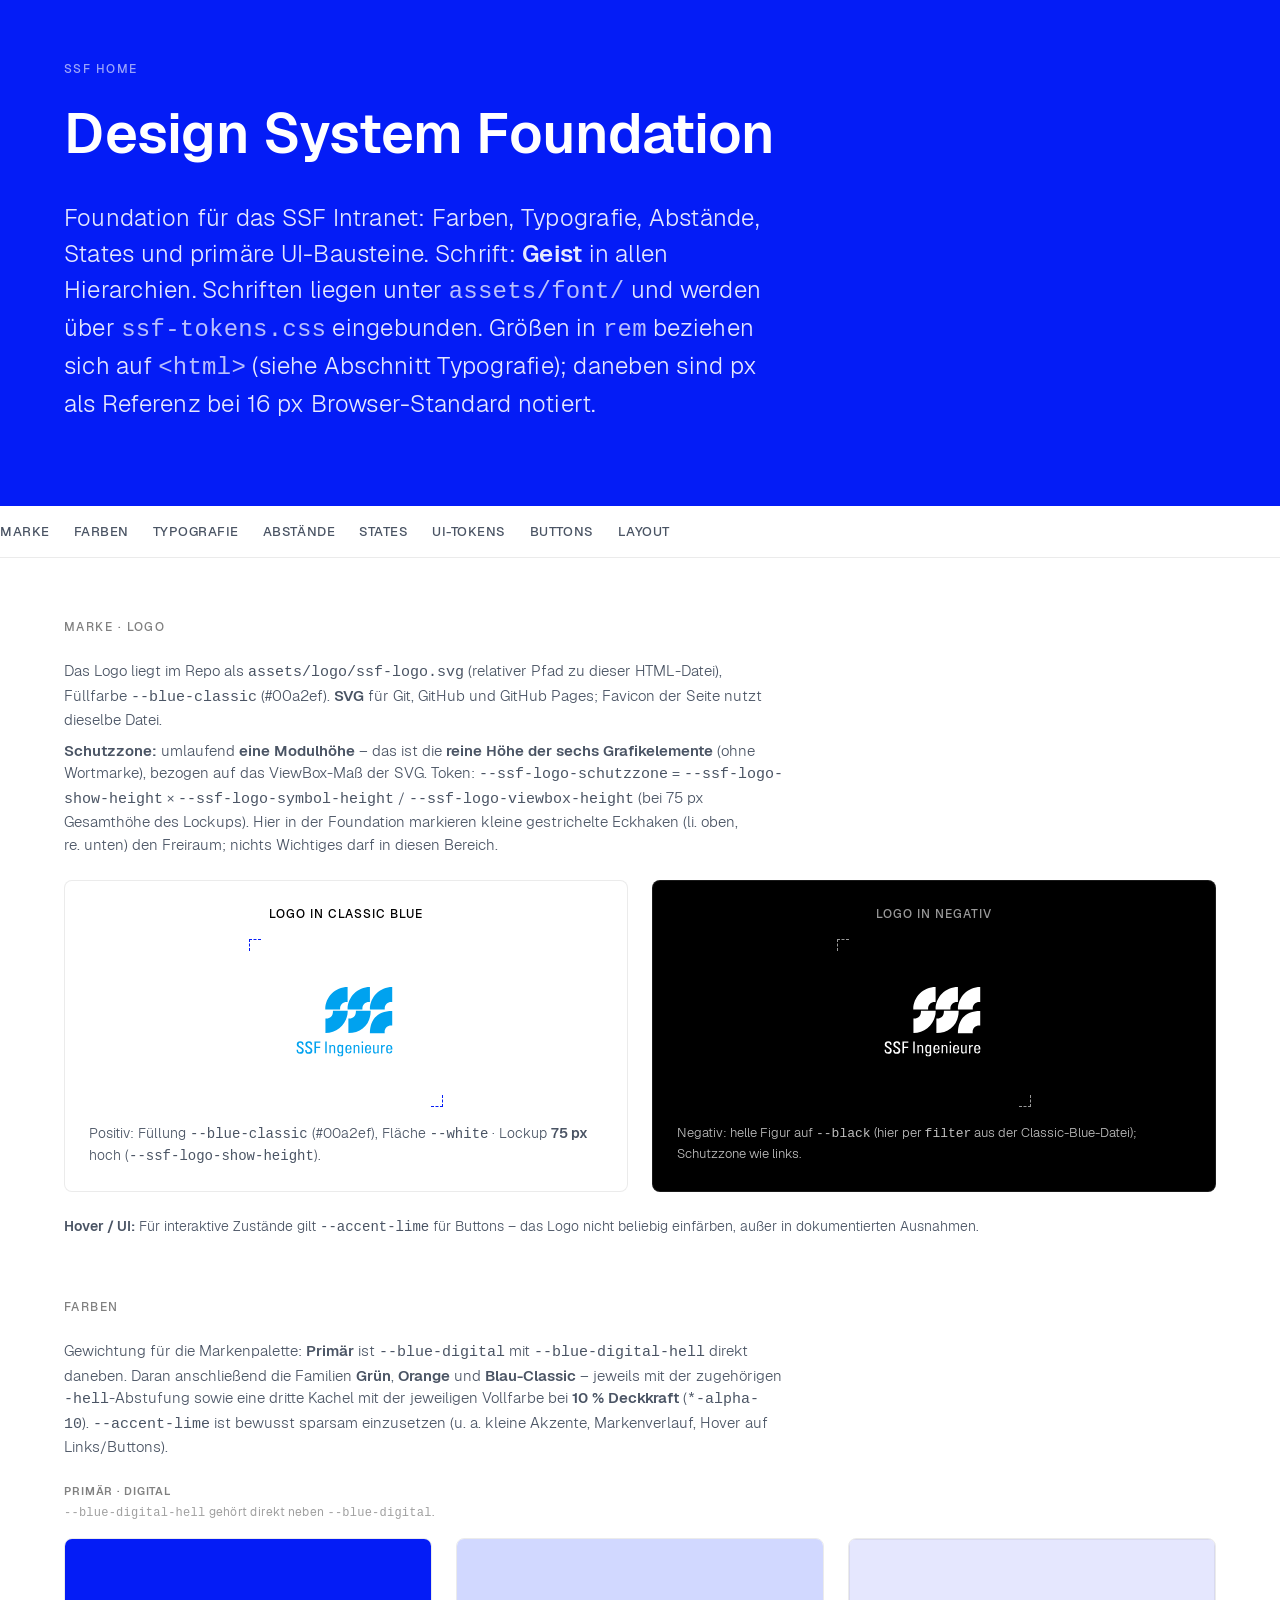
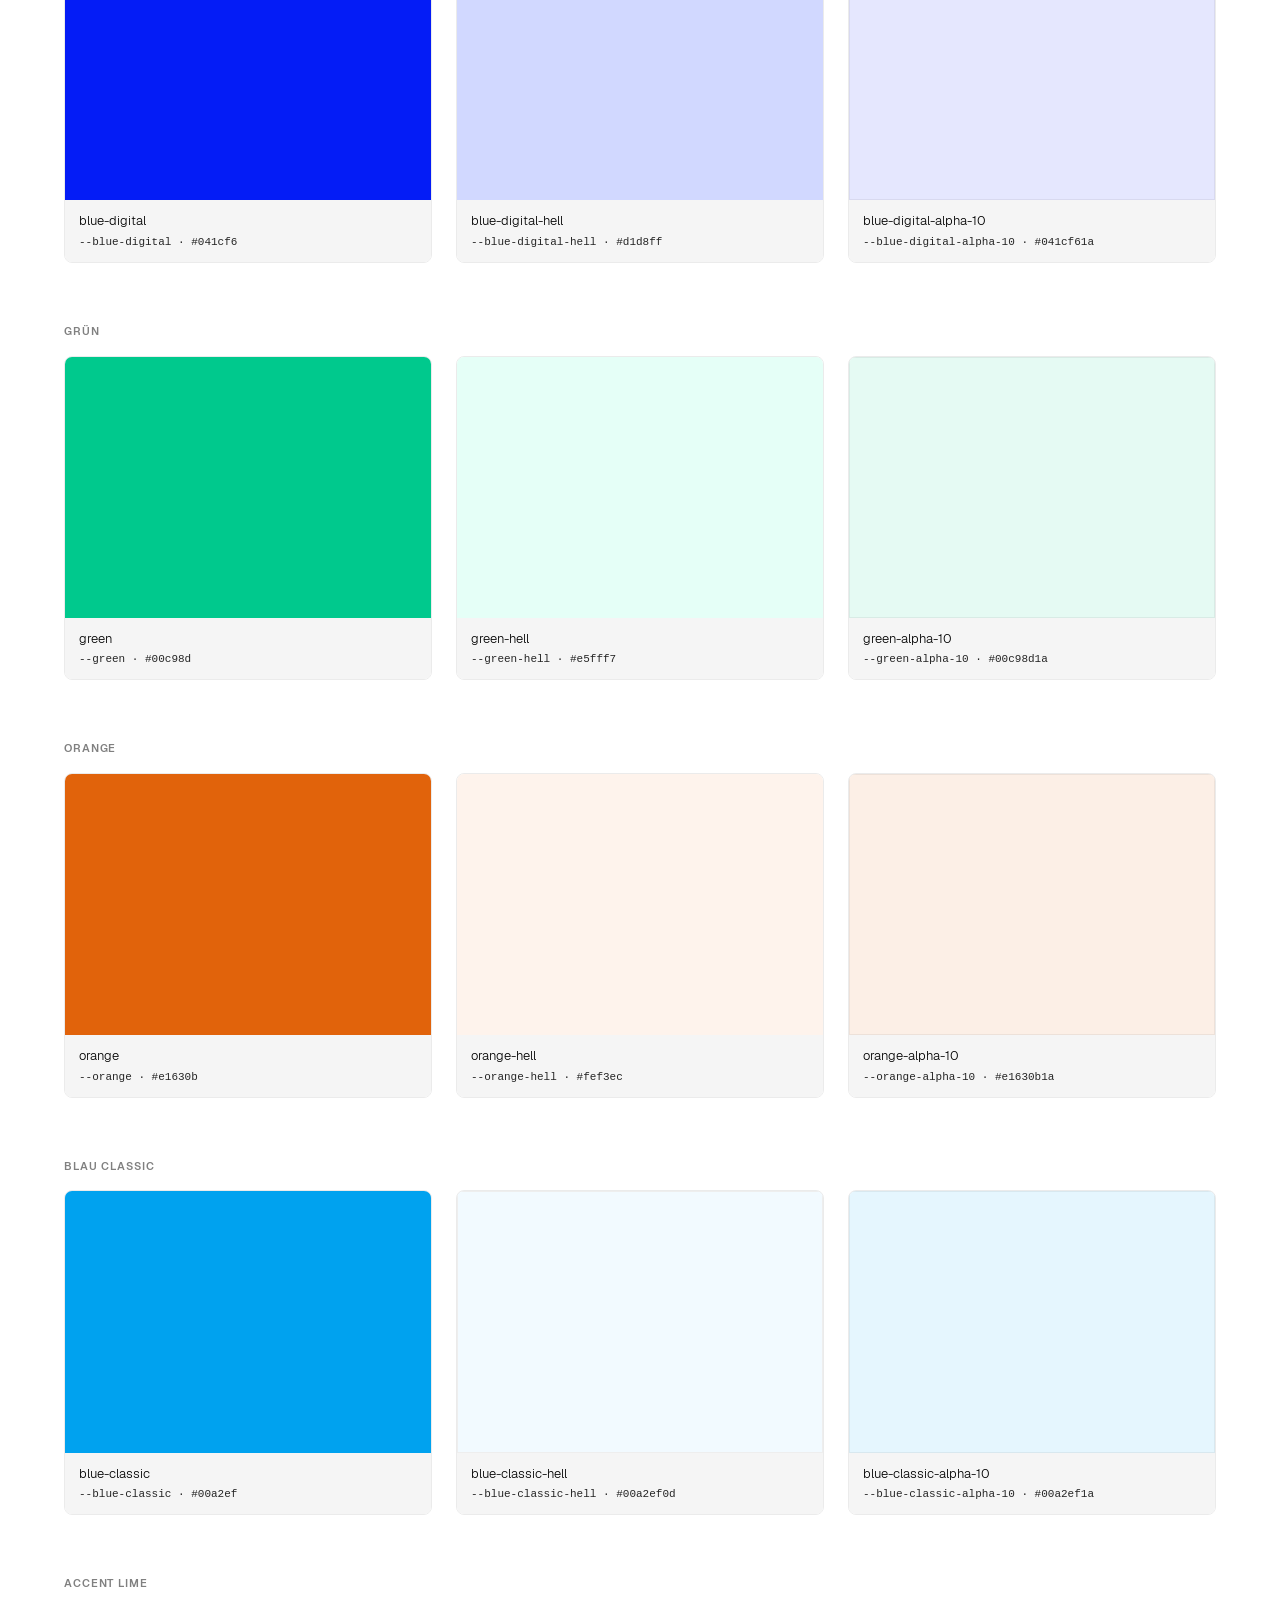
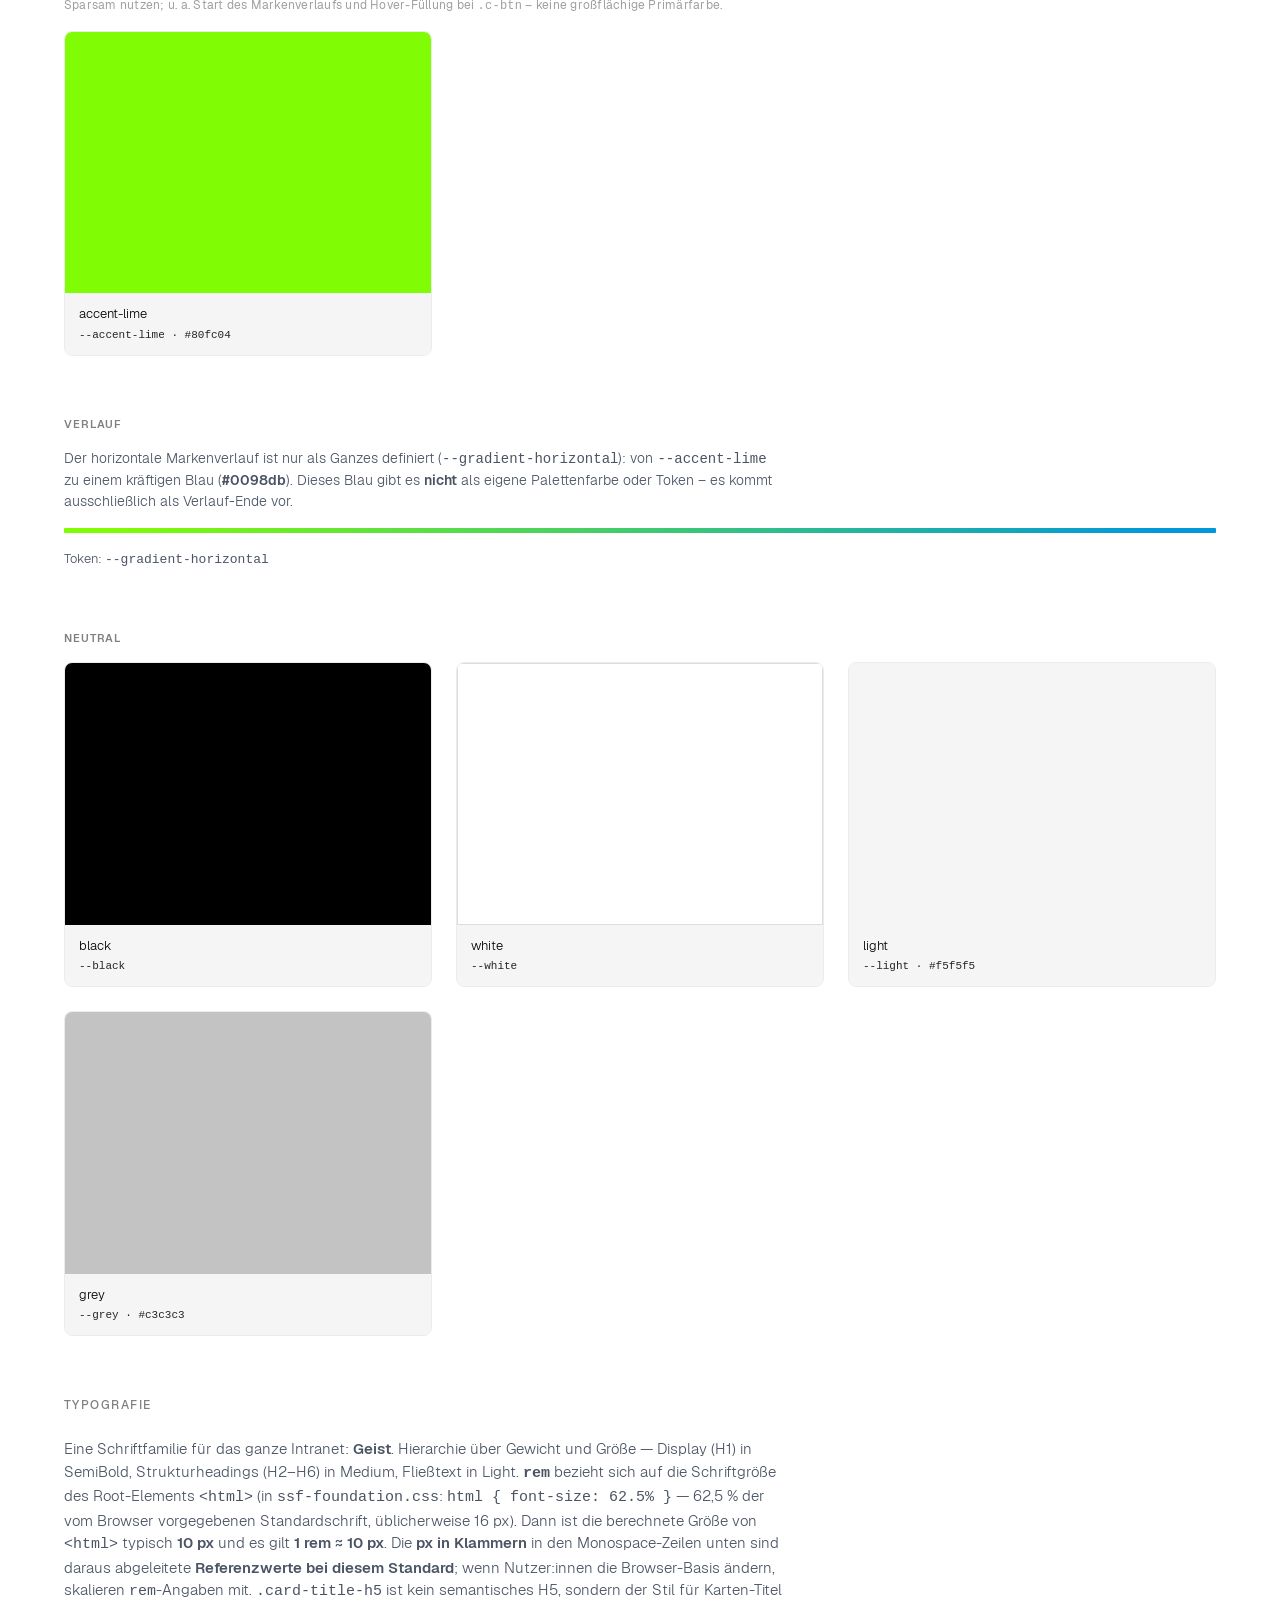
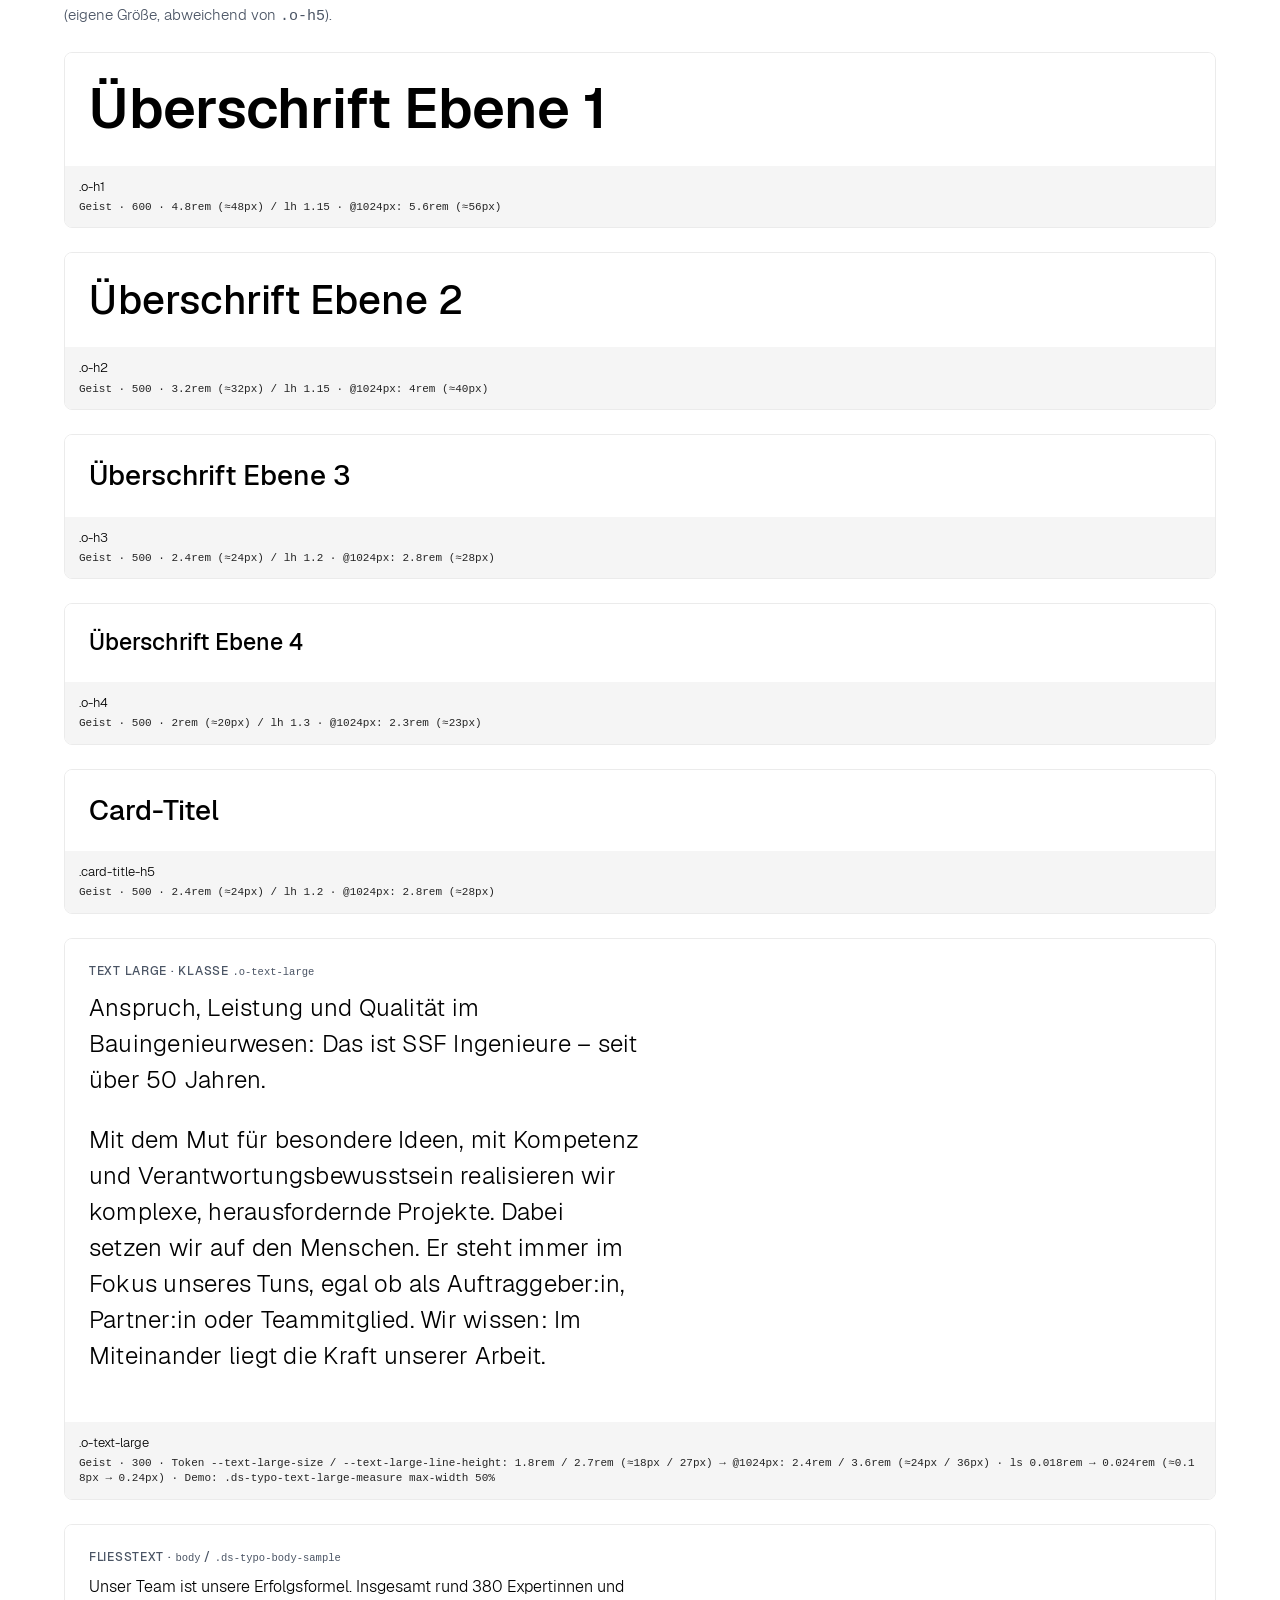
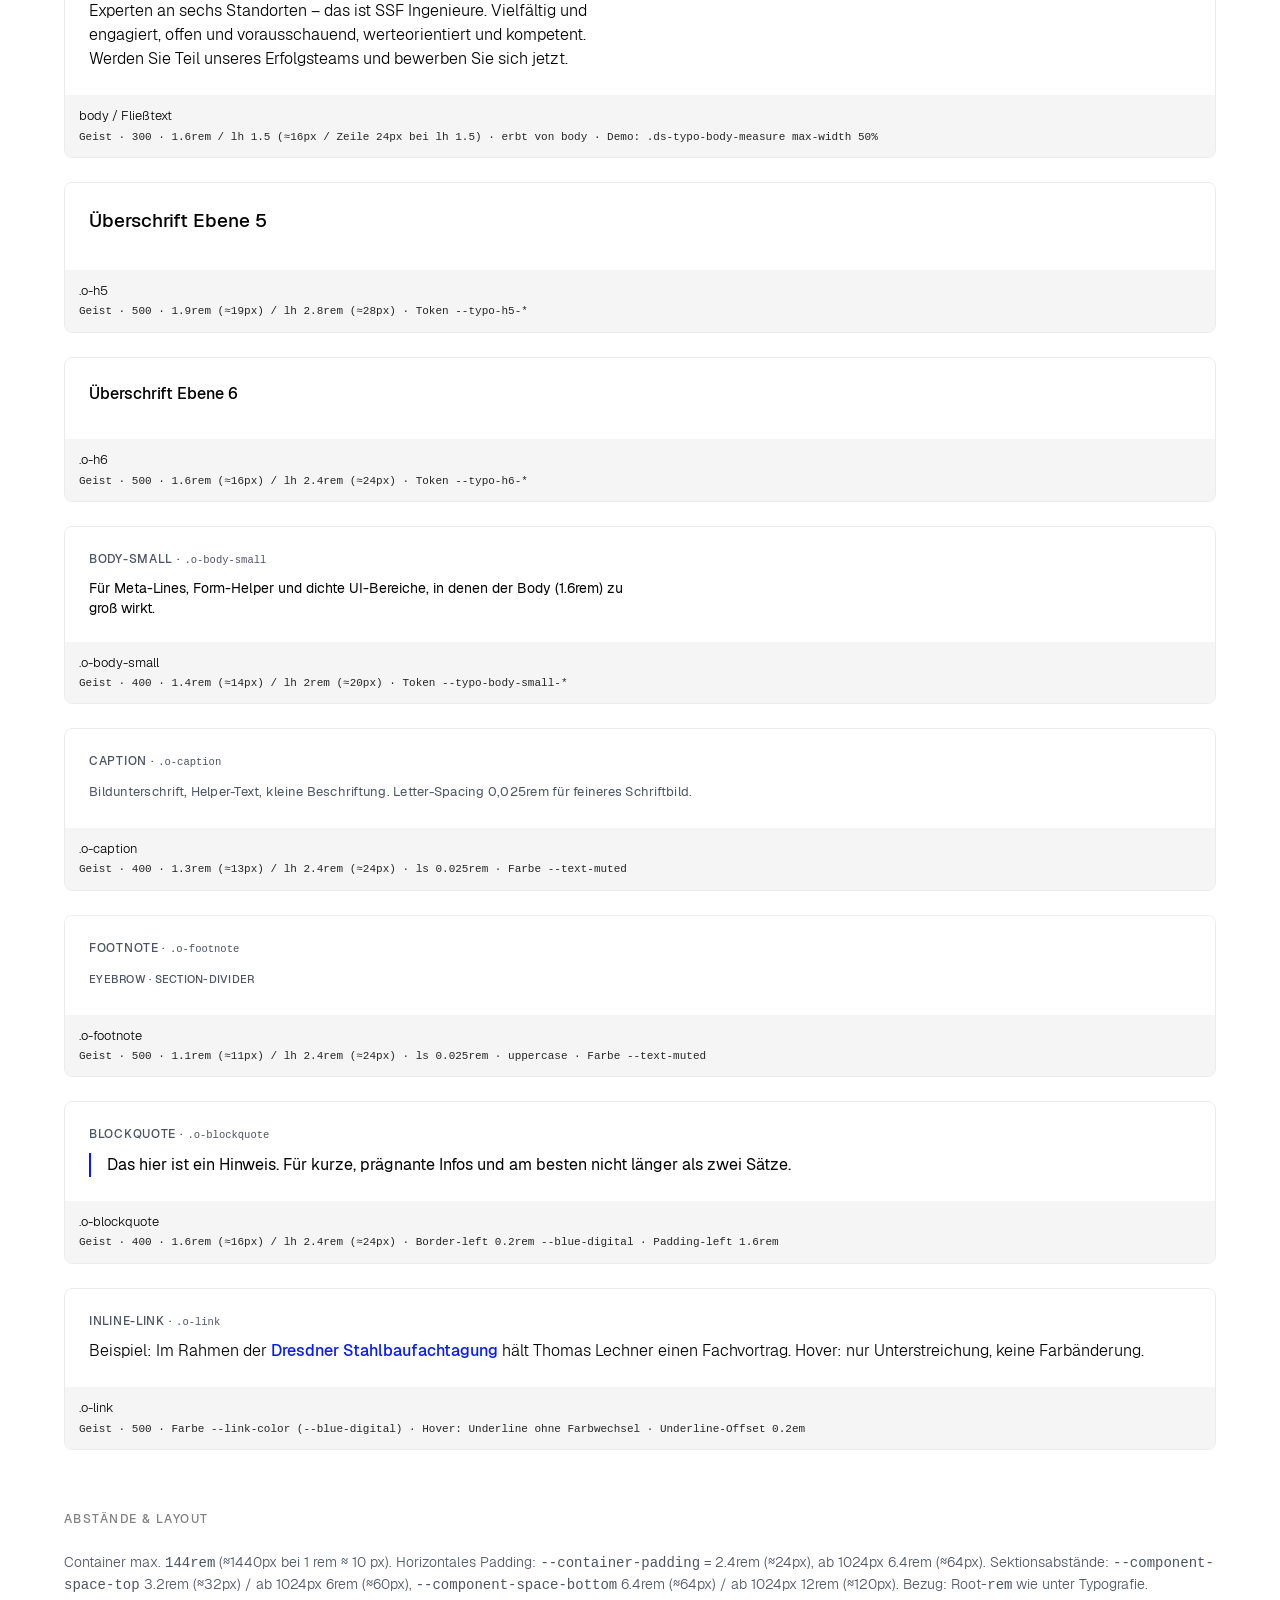
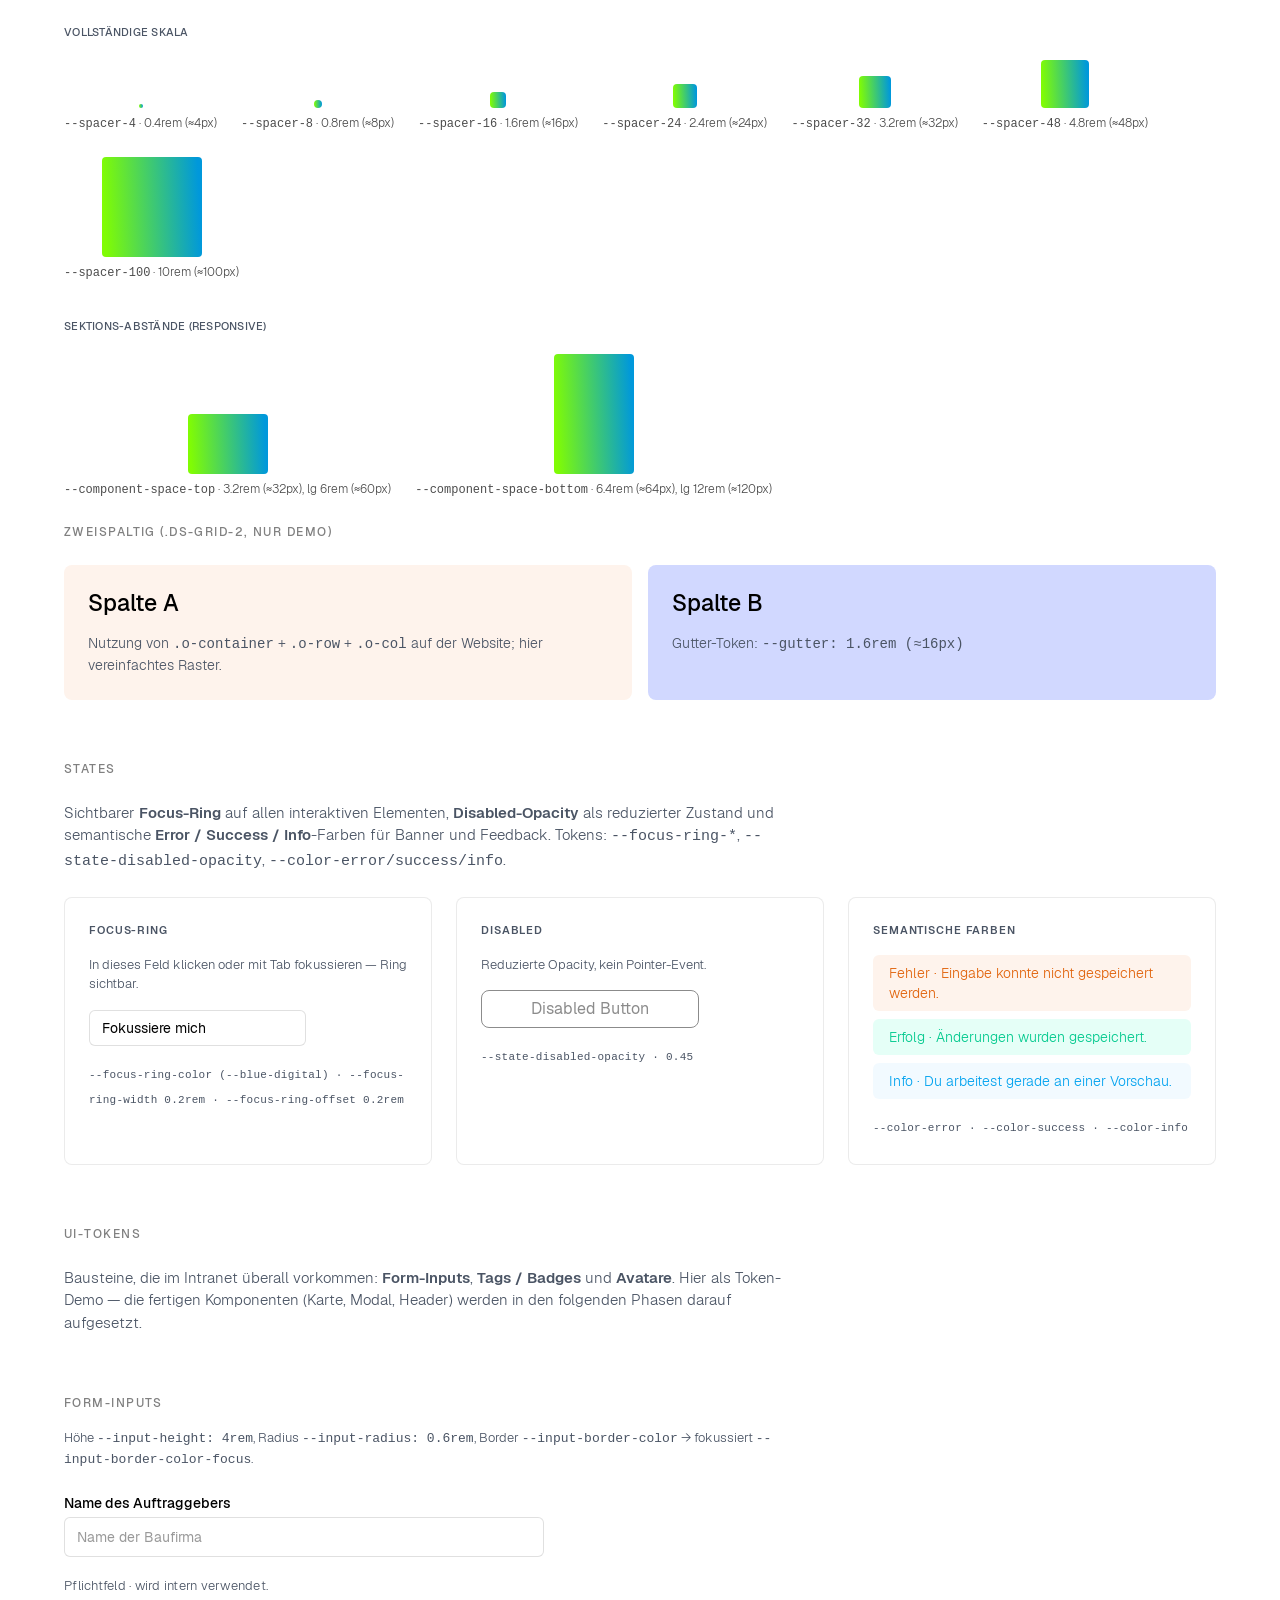
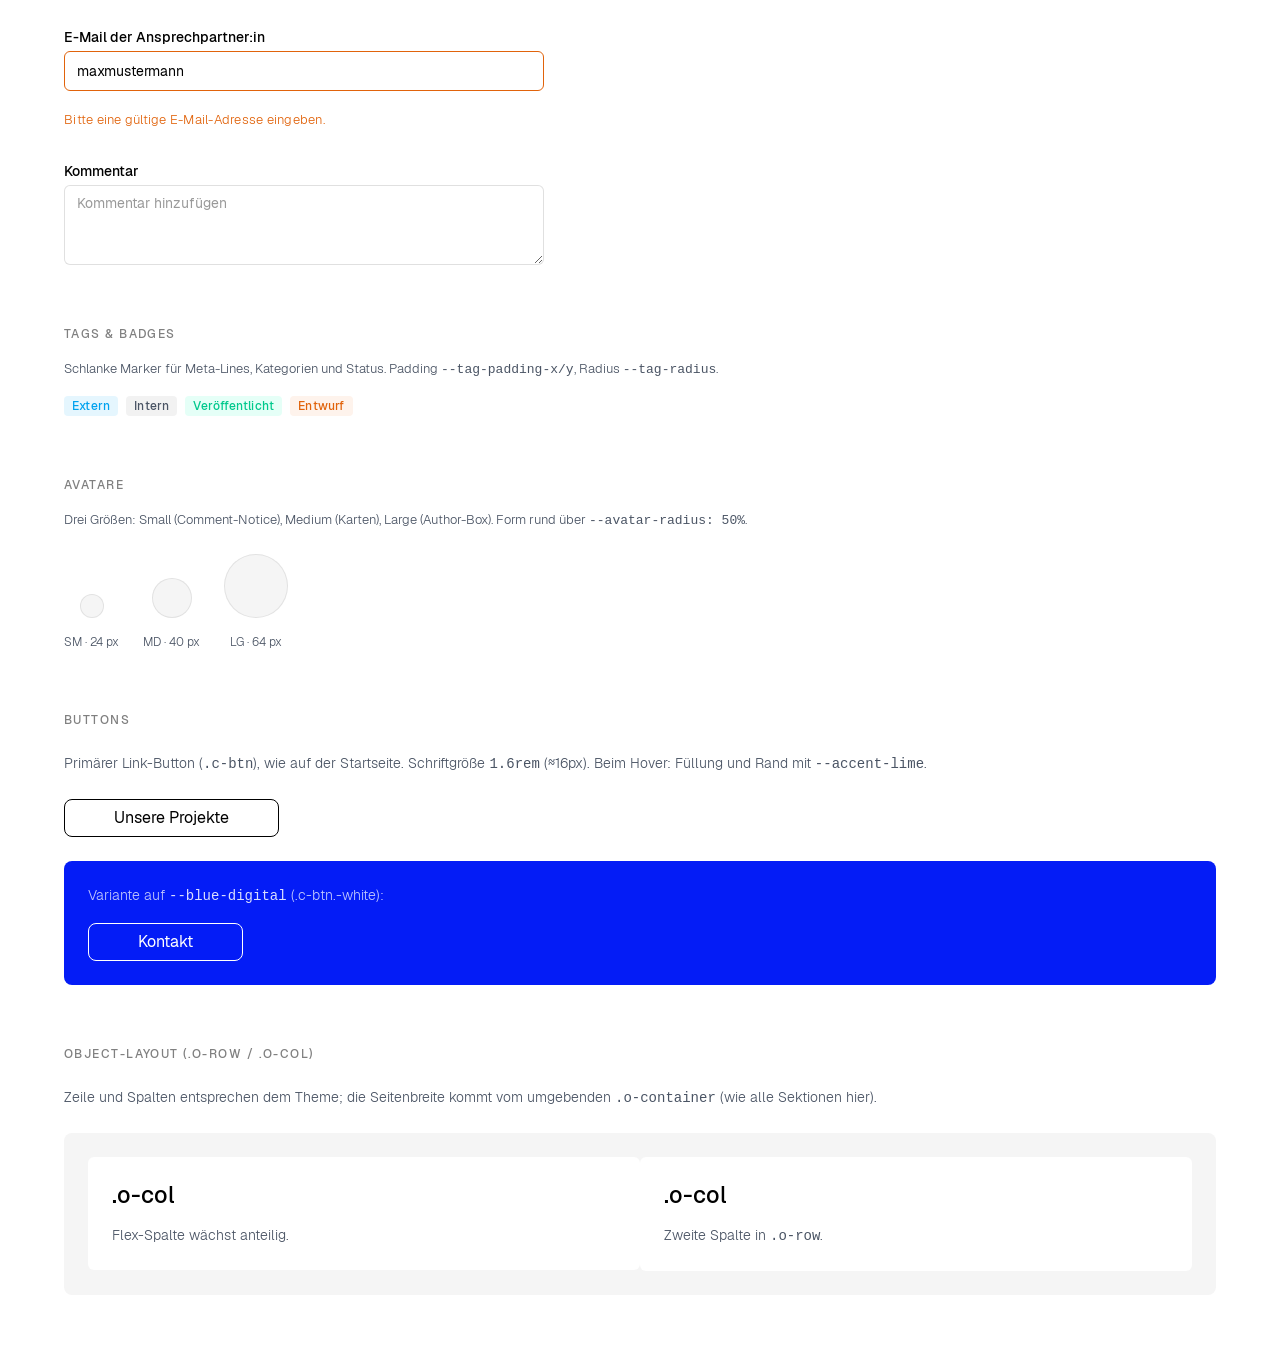
==== design-system-foundation.html @ 893bdc4c "Initial release v0.1.0 – SSF Home Design System Foundation. Liefert Token-System, Basis-Stile und vi" ====
<!DOCTYPE html>
<html lang="de">
  <head>
    <meta charset="utf-8" />
    <meta name="viewport" content="width=device-width, initial-scale=1" />
    <title>SSF Home · Design System Foundation</title>
    <link rel="icon" href="assets/logo/ssf-logo.svg" type="image/svg+xml" />
    <link rel="stylesheet" href="ssf-tokens.css" />
    <link rel="stylesheet" href="ssf-foundation.css" />
  </head>
  <body class="ds-page">
    <header class="ds-hero">
      <div class="o-container">
        <p class="ds-section-title" style="color: #ffffff99">
          SSF Home
        </p>
        <h1 class="o-h1" style="color: var(--white)">Design System Foundation</h1>
        <p class="o-text-large" style="color: #ffffffe6; max-width: 72rem">
          Foundation für das SSF Intranet: Farben, Typografie, Abstände, States und primäre
          UI-Bausteine. Schrift: <strong>Geist</strong> in allen Hierarchien. Schriften liegen unter
          <code style="opacity: 0.8">assets/font/</code> und werden über
          <code style="opacity: 0.8">ssf-tokens.css</code> eingebunden. Größen in
          <code style="opacity: 0.8">rem</code> beziehen sich auf
          <code style="opacity: 0.8">&lt;html&gt;</code> (siehe Abschnitt Typografie); daneben sind px
          als Referenz bei 16&nbsp;px Browser-Standard notiert.
        </p>
      </div>
    </header>

    <nav class="ds-onpage-nav" aria-label="Inhaltsverzeichnis">
      <div class="o-container ds-onpage-nav__inner">
        <a class="ds-onpage-nav__link" href="#sec-marke">Marke</a>
        <a class="ds-onpage-nav__link" href="#sec-colors">Farben</a>
        <a class="ds-onpage-nav__link" href="#sec-type">Typografie</a>
        <a class="ds-onpage-nav__link" href="#sec-space">Abstände</a>
        <a class="ds-onpage-nav__link" href="#sec-states">States</a>
        <a class="ds-onpage-nav__link" href="#sec-uitokens">UI-Tokens</a>
        <a class="ds-onpage-nav__link" href="#sec-buttons">Buttons</a>
        <a class="ds-onpage-nav__link" href="#sec-o-layout">Layout</a>
      </div>
    </nav>

    <main>
      <section class="ds-section o-container" aria-labelledby="sec-marke">
        <h2 id="sec-marke" class="ds-section-title">Marke · Logo</h2>
        <p class="ds-color-intro">
          Das Logo liegt im Repo als
          <code>assets/logo/ssf-logo.svg</code> (relativer Pfad zu dieser HTML-Datei), Füllfarbe
          <code>--blue-classic</code> (#00a2ef). <strong>SVG</strong> für Git, GitHub und GitHub
          Pages; Favicon der Seite nutzt dieselbe Datei.
        </p>
        <p class="ds-color-intro" style="margin-top: calc(var(--spacer-16) * -1)">
          <strong>Schutzzone:</strong> umlaufend <strong>eine Modulhöhe</strong> – das ist die
          <strong>reine Höhe der sechs Grafikelemente</strong> (ohne Wortmarke), bezogen auf das
          ViewBox-Maß der SVG. Token:
          <code>--ssf-logo-schutzzone</code> =
          <code>--ssf-logo-show-height</code> ×
          <code>--ssf-logo-symbol-height</code> /
          <code>--ssf-logo-viewbox-height</code> (bei 75&nbsp;px Gesamthöhe des Lockups). Hier in der
          Foundation markieren kleine gestrichelte Eckhaken (li.&nbsp;oben, re.&nbsp;unten) den
          Freiraum; nichts Wichtiges darf in diesen Bereich.
        </p>
        <div class="ds-marke-examples ds-marke-examples--logo-row">
          <div class="ds-marke-panel ds-marke-panel--light">
            <p class="ds-marke-panel-label">Logo in Classic Blue</p>
            <div class="ds-marke-schutzzone-outer">
              <img
                src="assets/logo/ssf-logo.svg"
                alt=""
                class="ds-marke-logo-img"
                decoding="async"
              />
            </div>
            <p class="ds-muted ds-marke-panel-path">
              Positiv: Füllung <code>--blue-classic</code> (#00a2ef), Fläche <code>--white</code> ·
              Lockup <strong>75&nbsp;px</strong> hoch (<code>--ssf-logo-show-height</code>).
            </p>
          </div>
          <div class="ds-marke-panel ds-marke-panel--dark">
            <p class="ds-marke-panel-label">Logo in Negativ</p>
            <div class="ds-marke-schutzzone-outer ds-marke-schutzzone-outer--dark">
              <div class="ds-marke-logo-on-dark">
                <img
                  src="assets/logo/ssf-logo.svg"
                  alt=""
                  class="ds-marke-logo-img ds-marke-logo-img--on-dark"
                  decoding="async"
                />
              </div>
            </div>
            <p class="ds-marke-panel-path ds-marke-panel-path--on-dark">
              Negativ: helle Figur auf <code>--black</code> (hier per <code>filter</code> aus der
              Classic-Blue-Datei); Schutzzone wie links.
            </p>
          </div>
        </div>
        <p class="ds-muted" style="margin-top: var(--spacer-24); margin-bottom: 0">
          <strong>Hover / UI:</strong> Für interaktive Zustände gilt <code>--accent-lime</code> für
          Buttons – das Logo nicht beliebig einfärben, außer in dokumentierten Ausnahmen.
        </p>
      </section>

      <section class="ds-section o-container" aria-labelledby="sec-colors">
        <h2 id="sec-colors" class="ds-section-title">Farben</h2>
        <p class="ds-color-intro">
          Gewichtung für die Markenpalette: <strong>Primär</strong> ist
          <code>--blue-digital</code> mit <code>--blue-digital-hell</code> direkt daneben. Daran
          anschließend die Familien <strong>Grün</strong>, <strong>Orange</strong> und
          <strong>Blau-Classic</strong> – jeweils mit der zugehörigen
          <code>-hell</code>-Abstufung sowie eine dritte Kachel mit der jeweiligen Vollfarbe bei
          <strong>10&nbsp;% Deckkraft</strong> (<code>*-alpha-10</code>).
          <code>--accent-lime</code> ist bewusst sparsam einzusetzen
          (u. a. kleine Akzente, Markenverlauf, Hover auf Links/Buttons).
        </p>

        <div class="ds-palette-group">
          <h3 class="ds-palette-label">
            Primär · Digital
            <small>
              <code>--blue-digital-hell</code> gehört direkt neben <code>--blue-digital</code>.
            </small>
          </h3>
          <div class="ds-palette-row">
            <div class="ds-swatch">
              <div class="ds-swatch_color" style="background: var(--blue-digital)"></div>
              <div class="ds-swatch_meta">
                blue-digital <code>--blue-digital · #041cf6</code>
              </div>
            </div>
            <div class="ds-swatch">
              <div class="ds-swatch_color" style="background: var(--blue-digital-hell)"></div>
              <div class="ds-swatch_meta">
                blue-digital-hell <code>--blue-digital-hell · #d1d8ff</code>
              </div>
            </div>
            <div class="ds-swatch">
              <div
                class="ds-swatch_color ds-swatch_color--alpha"
                style="background: var(--blue-digital-alpha-10)"
              ></div>
              <div class="ds-swatch_meta">
                blue-digital-alpha-10
                <code>--blue-digital-alpha-10 · #041cf61a</code>
              </div>
            </div>
          </div>
        </div>

        <div class="ds-palette-group">
          <h3 class="ds-palette-label">Grün</h3>
          <div class="ds-palette-row">
            <div class="ds-swatch">
              <div class="ds-swatch_color" style="background: var(--green)"></div>
              <div class="ds-swatch_meta">green <code>--green · #00c98d</code></div>
            </div>
            <div class="ds-swatch">
              <div class="ds-swatch_color" style="background: var(--green-hell)"></div>
              <div class="ds-swatch_meta">green-hell <code>--green-hell · #e5fff7</code></div>
            </div>
            <div class="ds-swatch">
              <div
                class="ds-swatch_color ds-swatch_color--alpha"
                style="background: var(--green-alpha-10)"
              ></div>
              <div class="ds-swatch_meta">
                green-alpha-10 <code>--green-alpha-10 · #00c98d1a</code>
              </div>
            </div>
          </div>
        </div>

        <div class="ds-palette-group">
          <h3 class="ds-palette-label">Orange</h3>
          <div class="ds-palette-row">
            <div class="ds-swatch">
              <div class="ds-swatch_color" style="background: var(--orange)"></div>
              <div class="ds-swatch_meta">orange <code>--orange · #e1630b</code></div>
            </div>
            <div class="ds-swatch">
              <div class="ds-swatch_color" style="background: var(--orange-hell)"></div>
              <div class="ds-swatch_meta">orange-hell <code>--orange-hell · #fef3ec</code></div>
            </div>
            <div class="ds-swatch">
              <div
                class="ds-swatch_color ds-swatch_color--alpha"
                style="background: var(--orange-alpha-10)"
              ></div>
              <div class="ds-swatch_meta">
                orange-alpha-10 <code>--orange-alpha-10 · #e1630b1a</code>
              </div>
            </div>
          </div>
        </div>

        <div class="ds-palette-group">
          <h3 class="ds-palette-label">Blau Classic</h3>
          <div class="ds-palette-row">
            <div class="ds-swatch">
              <div class="ds-swatch_color" style="background: var(--blue-classic)"></div>
              <div class="ds-swatch_meta">
                blue-classic <code>--blue-classic · #00a2ef</code>
              </div>
            </div>
            <div class="ds-swatch">
              <div
                class="ds-swatch_color"
                style="background: var(--blue-classic-hell); border: 1px solid #eee"
              ></div>
              <div class="ds-swatch_meta">
                blue-classic-hell <code>--blue-classic-hell · #00a2ef0d</code>
              </div>
            </div>
            <div class="ds-swatch">
              <div
                class="ds-swatch_color ds-swatch_color--alpha"
                style="background: var(--blue-classic-alpha-10)"
              ></div>
              <div class="ds-swatch_meta">
                blue-classic-alpha-10
                <code>--blue-classic-alpha-10 · #00a2ef1a</code>
              </div>
            </div>
          </div>
        </div>

        <div class="ds-palette-group">
          <h3 class="ds-palette-label">
            Accent lime
            <small>
              Sparsam nutzen; u. a. Start des Markenverlaufs und Hover-Füllung bei
              <code>.c-btn</code> – keine großflächige Primärfarbe.
            </small>
          </h3>
          <div class="ds-palette-row">
            <div class="ds-swatch">
              <div class="ds-swatch_color" style="background: var(--accent-lime)"></div>
              <div class="ds-swatch_meta">
                accent-lime <code>--accent-lime · #80fc04</code>
              </div>
            </div>
          </div>
        </div>

        <div class="ds-palette-group">
          <h3 class="ds-palette-label">Verlauf</h3>
          <p class="ds-muted" style="margin-bottom: var(--spacer-16); max-width: 72rem">
            Der horizontale Markenverlauf ist nur als Ganzes definiert
            (<code>--gradient-horizontal</code>): von <code>--accent-lime</code> zu einem kräftigen
            Blau (<strong>#0098db</strong>). Dieses Blau gibt es <strong>nicht</strong> als eigene
            Palettenfarbe oder Token – es kommt ausschließlich als Verlauf-Ende vor.
          </p>
          <div class="ds-gradient-bar" style="background: var(--gradient-horizontal)"></div>
          <p class="ds-muted" style="margin-top: var(--spacer-16); margin-bottom: 0; font-size: 1.3rem">
            Token: <code>--gradient-horizontal</code>
          </p>
        </div>

        <div class="ds-palette-group">
          <h3 class="ds-palette-label">Neutral</h3>
          <div class="ds-swatch-grid">
            <div class="ds-swatch">
              <div class="ds-swatch_color" style="background: var(--black)"></div>
              <div class="ds-swatch_meta">black <code>--black</code></div>
            </div>
            <div class="ds-swatch">
              <div class="ds-swatch_color" style="background: var(--white); border: 1px solid #ddd"></div>
              <div class="ds-swatch_meta">white <code>--white</code></div>
            </div>
            <div class="ds-swatch">
              <div class="ds-swatch_color" style="background: var(--light)"></div>
              <div class="ds-swatch_meta">light <code>--light · #f5f5f5</code></div>
            </div>
            <div class="ds-swatch">
              <div class="ds-swatch_color" style="background: var(--grey)"></div>
              <div class="ds-swatch_meta">grey <code>--grey · #c3c3c3</code></div>
            </div>
          </div>
        </div>
      </section>

      <section class="ds-section o-container" aria-labelledby="sec-type">
        <h2 id="sec-type" class="ds-section-title">Typografie</h2>
        <p class="ds-color-intro">
          Eine Schriftfamilie für das ganze Intranet: <strong>Geist</strong>. Hierarchie über
          Gewicht und Größe — Display (H1) in SemiBold, Strukturheadings (H2–H6) in Medium,
          Fließtext in Light. <strong><code>rem</code></strong> bezieht sich auf die Schriftgröße
          des Root-Elements <code>&lt;html&gt;</code> (in <code>ssf-foundation.css</code>:
          <code>html { font-size: 62.5% }</code> — 62,5&nbsp;% der vom Browser vorgegebenen
          Standardschrift, üblicherweise 16&nbsp;px). Dann ist die berechnete Größe von
          <code>&lt;html&gt;</code> typisch <strong>10&nbsp;px</strong> und es gilt
          <strong>1&nbsp;rem ≈ 10&nbsp;px</strong>. Die <strong>px in Klammern</strong> in den
          Monospace-Zeilen unten sind daraus abgeleitete <strong>Referenzwerte bei diesem Standard</strong>;
          wenn Nutzer:innen die Browser-Basis ändern, skalieren <code>rem</code>-Angaben mit.
          <code>.card-title-h5</code> ist kein semantisches H5, sondern der Stil für Karten-Titel
          (eigene Größe, abweichend von <code>.o-h5</code>).
        </p>
        <div class="ds-typo-grid">
          <div class="ds-typo-sample ds-swatch">
            <div class="ds-typo-sample-preview">
              <div class="o-h1">Überschrift Ebene 1</div>
            </div>
            <div class="ds-swatch_meta">
              .o-h1
              <code>Geist · 600 · 4.8rem (≈48px) / lh 1.15 · @1024px: 5.6rem (≈56px)</code>
            </div>
          </div>
          <div class="ds-typo-sample ds-swatch">
            <div class="ds-typo-sample-preview">
              <div class="o-h2">Überschrift Ebene 2</div>
            </div>
            <div class="ds-swatch_meta">
              .o-h2
              <code>Geist · 500 · 3.2rem (≈32px) / lh 1.15 · @1024px: 4rem (≈40px)</code>
            </div>
          </div>
          <div class="ds-typo-sample ds-swatch">
            <div class="ds-typo-sample-preview">
              <div class="o-h3">Überschrift Ebene 3</div>
            </div>
            <div class="ds-swatch_meta">
              .o-h3
              <code>Geist · 500 · 2.4rem (≈24px) / lh 1.2 · @1024px: 2.8rem (≈28px)</code>
            </div>
          </div>
          <div class="ds-typo-sample ds-swatch">
            <div class="ds-typo-sample-preview">
              <div class="o-h4">Überschrift Ebene 4</div>
            </div>
            <div class="ds-swatch_meta">
              .o-h4
              <code>Geist · 500 · 2rem (≈20px) / lh 1.3 · @1024px: 2.3rem (≈23px)</code>
            </div>
          </div>
          <div class="ds-typo-sample ds-swatch">
            <div class="ds-typo-sample-preview">
              <div class="card-title-h5">Card-Titel</div>
            </div>
            <div class="ds-swatch_meta">
              .card-title-h5
              <code>Geist · 500 · 2.4rem (≈24px) / lh 1.2 · @1024px: 2.8rem (≈28px)</code>
            </div>
          </div>
          <div class="ds-typo-sample ds-swatch">
            <div class="ds-typo-sample-preview">
              <div class="ds-typo-text-large-measure">
                <p class="ds-typo-sample-caption">Text large · Klasse <code>.o-text-large</code></p>
                <p class="o-text-large">
                  Anspruch, Leistung und Qualität im Bauingenieurwesen: Das ist SSF Ingenieure – seit
                  über 50 Jahren.
                </p>
                <p class="o-text-large">
                  Mit dem Mut für besondere Ideen, mit Kompetenz und Verantwortungsbewusstsein
                  realisieren wir komplexe, herausfordernde Projekte. Dabei setzen wir auf den Menschen.
                  Er steht immer im Fokus unseres Tuns, egal ob als Auftraggeber:in, Partner:in oder
                  Teammitglied. Wir wissen: Im Miteinander liegt die Kraft unserer Arbeit.
                </p>
              </div>
            </div>
            <div class="ds-swatch_meta">
              .o-text-large
              <code
                >Geist · 300 · Token --text-large-size / --text-large-line-height: 1.8rem / 2.7rem
                (≈18px / 27px) → @1024px: 2.4rem / 3.6rem (≈24px / 36px) · ls 0.018rem → 0.024rem (≈0.18px
                → 0.24px) · Demo: .ds-typo-text-large-measure max-width 50%</code
              >
            </div>
          </div>
          <div class="ds-typo-sample ds-swatch">
            <div class="ds-typo-sample-preview">
              <div class="ds-typo-body-measure">
                <p class="ds-typo-sample-caption">Fließtext · <code>body</code> / <code>.ds-typo-body-sample</code></p>
                <p class="ds-typo-body-sample">
                  Unser Team ist unsere Erfolgsformel. Insgesamt rund 380 Expertinnen und Experten an
                  sechs Standorten – das ist SSF Ingenieure. Vielfältig und engagiert, offen und
                  vorausschauend, werteorientiert und kompetent. Werden Sie Teil unseres
                  Erfolgsteams und bewerben Sie sich jetzt.
                </p>
              </div>
            </div>
            <div class="ds-swatch_meta">
              body / Fließtext
              <code
                >Geist · 300 · 1.6rem / lh 1.5 (≈16px / Zeile 24px bei lh 1.5) · erbt von body · Demo:
                .ds-typo-body-measure max-width 50%</code
              >
            </div>
          </div>
          <div class="ds-typo-sample ds-swatch">
            <div class="ds-typo-sample-preview">
              <div class="o-h5">Überschrift Ebene 5</div>
            </div>
            <div class="ds-swatch_meta">
              .o-h5
              <code>Geist · 500 · 1.9rem (≈19px) / lh 2.8rem (≈28px) · Token --typo-h5-*</code>
            </div>
          </div>
          <div class="ds-typo-sample ds-swatch">
            <div class="ds-typo-sample-preview">
              <div class="o-h6">Überschrift Ebene 6</div>
            </div>
            <div class="ds-swatch_meta">
              .o-h6
              <code>Geist · 500 · 1.6rem (≈16px) / lh 2.4rem (≈24px) · Token --typo-h6-*</code>
            </div>
          </div>
          <div class="ds-typo-sample ds-swatch">
            <div class="ds-typo-sample-preview">
              <div class="ds-typo-body-measure">
                <p class="ds-typo-sample-caption">Body-small · <code>.o-body-small</code></p>
                <p class="o-body-small" style="margin: 0">
                  Für Meta-Lines, Form-Helper und dichte UI-Bereiche, in denen der Body
                  (1.6rem) zu groß wirkt.
                </p>
              </div>
            </div>
            <div class="ds-swatch_meta">
              .o-body-small
              <code>Geist · 400 · 1.4rem (≈14px) / lh 2rem (≈20px) · Token --typo-body-small-*</code>
            </div>
          </div>
          <div class="ds-typo-sample ds-swatch">
            <div class="ds-typo-sample-preview">
              <p class="ds-typo-sample-caption">Caption · <code>.o-caption</code></p>
              <p class="o-caption" style="margin: 0">
                Bildunterschrift, Helper-Text, kleine Beschriftung. Letter-Spacing 0,025rem für
                feineres Schriftbild.
              </p>
            </div>
            <div class="ds-swatch_meta">
              .o-caption
              <code
                >Geist · 400 · 1.3rem (≈13px) / lh 2.4rem (≈24px) · ls 0.025rem · Farbe
                --text-muted</code
              >
            </div>
          </div>
          <div class="ds-typo-sample ds-swatch">
            <div class="ds-typo-sample-preview">
              <p class="ds-typo-sample-caption">Footnote · <code>.o-footnote</code></p>
              <p class="o-footnote" style="margin: 0">Eyebrow · Section-Divider</p>
            </div>
            <div class="ds-swatch_meta">
              .o-footnote
              <code
                >Geist · 500 · 1.1rem (≈11px) / lh 2.4rem (≈24px) · ls 0.025rem · uppercase ·
                Farbe --text-muted</code
              >
            </div>
          </div>
          <div class="ds-typo-sample ds-swatch">
            <div class="ds-typo-sample-preview">
              <p class="ds-typo-sample-caption">Blockquote · <code>.o-blockquote</code></p>
              <blockquote class="o-blockquote" style="margin: 0">
                Das hier ist ein Hinweis. Für kurze, prägnante Infos und am besten nicht länger als
                zwei Sätze.
              </blockquote>
            </div>
            <div class="ds-swatch_meta">
              .o-blockquote
              <code
                >Geist · 400 · 1.6rem (≈16px) / lh 2.4rem (≈24px) · Border-left 0.2rem
                --blue-digital · Padding-left 1.6rem</code
              >
            </div>
          </div>
          <div class="ds-typo-sample ds-swatch">
            <div class="ds-typo-sample-preview">
              <p class="ds-typo-sample-caption">Inline-Link · <code>.o-link</code></p>
              <p class="ds-typo-body-sample" style="margin: 0">
                Beispiel: Im Rahmen der <a class="o-link" href="#sec-type">Dresdner
                Stahlbaufachtagung</a> hält Thomas Lechner einen Fachvortrag. Hover: nur
                Unterstreichung, keine Farbänderung.
              </p>
            </div>
            <div class="ds-swatch_meta">
              .o-link
              <code
                >Geist · 500 · Farbe --link-color (--blue-digital) · Hover: Underline ohne
                Farbwechsel · Underline-Offset 0.2em</code
              >
            </div>
          </div>
        </div>
      </section>


      <section class="ds-section o-container" aria-labelledby="sec-space">
        <h2 id="sec-space" class="ds-section-title">Abstände &amp; Layout</h2>
        <p class="ds-muted">
          Container max. <code>144rem</code> (≈1440px bei 1&nbsp;rem ≈ 10&nbsp;px). Horizontales Padding:
          <code>--container-padding</code> = 2.4rem (≈24px), ab 1024px 6.4rem (≈64px). Sektionsabstände:
          <code>--component-space-top</code> 3.2rem (≈32px) / ab 1024px 6rem (≈60px),
          <code>--component-space-bottom</code> 6.4rem (≈64px) / ab 1024px 12rem (≈120px). Bezug:
          Root-<code>rem</code> wie unter Typografie.
        </p>
        <p class="o-footnote" style="margin-top: var(--spacer-24); margin-bottom: var(--spacer-8)">
          Vollständige Skala
        </p>
        <div class="ds-spacing-demo">
          <div class="ds-spacing-item ds-spacing-item--xs">
            <div class="ds-spacing-bar" style="width: var(--spacer-4); height: var(--spacer-4)"></div>
            <span><code>--spacer-4</code> · 0.4rem (≈4px)</span>
          </div>
          <div class="ds-spacing-item">
            <div class="ds-spacing-bar" style="width: var(--spacer-8); height: var(--spacer-8)"></div>
            <span><code>--spacer-8</code> · 0.8rem (≈8px)</span>
          </div>
          <div class="ds-spacing-item">
            <div class="ds-spacing-bar" style="width: var(--spacer-16); height: var(--spacer-16)"></div>
            <span><code>--spacer-16</code> · 1.6rem (≈16px)</span>
          </div>
          <div class="ds-spacing-item">
            <div class="ds-spacing-bar" style="width: var(--spacer-24); height: var(--spacer-24)"></div>
            <span><code>--spacer-24</code> · 2.4rem (≈24px)</span>
          </div>
          <div class="ds-spacing-item">
            <div class="ds-spacing-bar" style="width: var(--spacer-32); height: var(--spacer-32)"></div>
            <span><code>--spacer-32</code> · 3.2rem (≈32px)</span>
          </div>
          <div class="ds-spacing-item">
            <div class="ds-spacing-bar" style="width: var(--spacer-48); height: var(--spacer-48)"></div>
            <span><code>--spacer-48</code> · 4.8rem (≈48px)</span>
          </div>
          <div class="ds-spacing-item">
            <div class="ds-spacing-bar" style="width: var(--spacer-100); height: var(--spacer-100)"></div>
            <span><code>--spacer-100</code> · 10rem (≈100px)</span>
          </div>
        </div>

        <p class="o-footnote" style="margin-top: var(--spacer-32); margin-bottom: var(--spacer-8)">
          Sektions-Abstände (responsive)
        </p>
        <div class="ds-spacing-demo">
          <div class="ds-spacing-item">
            <div
              class="ds-spacing-bar"
              style="width: 8rem; height: var(--component-space-top)"
            ></div>
            <span><code>--component-space-top</code> · 3.2rem (≈32px), lg 6rem (≈60px)</span>
          </div>
          <div class="ds-spacing-item">
            <div
              class="ds-spacing-bar"
              style="width: 8rem; height: var(--component-space-bottom)"
            ></div>
            <span><code>--component-space-bottom</code> · 6.4rem (≈64px), lg 12rem (≈120px)</span>
          </div>
        </div>
        <div style="margin-top: var(--spacer-24)">
          <p class="ds-section-title">Zweispaltig (.ds-grid-2, nur Demo)</p>
          <div class="ds-grid-2">
            <div style="background: var(--orange-hell); border-radius: 0.8rem; padding: var(--spacer-24)">
              <h3 class="o-h4">Spalte A</h3>
              <p class="ds-muted" style="margin: 0">
                Nutzung von <code>.o-container</code> + <code>.o-row</code> + <code>.o-col</code> auf
                der Website; hier vereinfachtes Raster.
              </p>
            </div>
            <div style="background: var(--blue-digital-hell); border-radius: 0.8rem; padding: var(--spacer-24)">
              <h3 class="o-h4">Spalte B</h3>
              <p class="ds-muted" style="margin: 0">
                Gutter-Token: <code>--gutter: 1.6rem (≈16px)</code>
              </p>
            </div>
          </div>
        </div>
      </section>

      <section class="ds-section o-container" aria-labelledby="sec-states">
        <h2 id="sec-states" class="ds-section-title">States</h2>
        <p class="ds-color-intro">
          Sichtbarer <strong>Focus-Ring</strong> auf allen interaktiven Elementen,
          <strong>Disabled-Opacity</strong> als reduzierter Zustand und semantische
          <strong>Error / Success / Info</strong>-Farben für Banner und Feedback. Tokens:
          <code>--focus-ring-*</code>, <code>--state-disabled-opacity</code>,
          <code>--color-error/success/info</code>.
        </p>
        <div class="ds-state-grid">
          <div class="ds-state-card">
            <p class="ds-state-card__label">Focus-Ring</p>
            <p class="ds-muted" style="margin-bottom: var(--spacer-16); font-size: 1.3rem">
              In dieses Feld klicken oder mit Tab fokussieren — Ring sichtbar.
            </p>
            <input
              class="ds-focus-target"
              type="text"
              value="Fokussiere mich"
              aria-label="Focus-Demo"
            />
            <p class="o-caption" style="margin-top: var(--spacer-16); margin-bottom: 0">
              <code
                >--focus-ring-color (--blue-digital) · --focus-ring-width 0.2rem ·
                --focus-ring-offset 0.2rem</code
              >
            </p>
          </div>
          <div class="ds-state-card">
            <p class="ds-state-card__label">Disabled</p>
            <p class="ds-muted" style="margin-bottom: var(--spacer-16); font-size: 1.3rem">
              Reduzierte Opacity, kein Pointer-Event.
            </p>
            <div class="ds-disabled-demo">
              <a class="c-btn" href="#sec-states">
                <span class="c-btn_inner">
                  <span>Disabled Button</span>
                </span>
              </a>
            </div>
            <p class="o-caption" style="margin-top: var(--spacer-16); margin-bottom: 0">
              <code>--state-disabled-opacity · 0.45</code>
            </p>
          </div>
          <div class="ds-state-card">
            <p class="ds-state-card__label">Semantische Farben</p>
            <div style="display: flex; flex-direction: column; gap: var(--spacer-8)">
              <div class="ds-state-banner ds-state-banner--error">
                Fehler · Eingabe konnte nicht gespeichert werden.
              </div>
              <div class="ds-state-banner ds-state-banner--success">
                Erfolg · Änderungen wurden gespeichert.
              </div>
              <div class="ds-state-banner ds-state-banner--info">
                Info · Du arbeitest gerade an einer Vorschau.
              </div>
            </div>
            <p class="o-caption" style="margin-top: var(--spacer-16); margin-bottom: 0">
              <code>--color-error · --color-success · --color-info</code>
            </p>
          </div>
        </div>
      </section>

      <section class="ds-section o-container" aria-labelledby="sec-uitokens">
        <h2 id="sec-uitokens" class="ds-section-title">UI-Tokens</h2>
        <p class="ds-color-intro">
          Bausteine, die im Intranet überall vorkommen: <strong>Form-Inputs</strong>,
          <strong>Tags / Badges</strong> und <strong>Avatare</strong>. Hier als Token-Demo — die
          fertigen Komponenten (Karte, Modal, Header) werden in den folgenden Phasen darauf
          aufgesetzt.
        </p>

        <h3 class="ds-section-title ds-comp-subtitle">Form-Inputs</h3>
        <p class="ds-comp-note ds-muted">
          Höhe <code>--input-height: 4rem</code>, Radius <code>--input-radius: 0.6rem</code>, Border
          <code>--input-border-color</code> → fokussiert <code>--input-border-color-focus</code>.
        </p>
        <div class="ds-form-demo">
          <div class="ds-field">
            <label class="ds-field__label" for="demo-input-default">Name des Auftraggebers</label>
            <input
              class="ds-field__input"
              id="demo-input-default"
              type="text"
              placeholder="Name der Baufirma"
            />
            <p class="ds-field__helper">Pflichtfeld · wird intern verwendet.</p>
          </div>
          <div class="ds-field">
            <label class="ds-field__label" for="demo-input-error">E-Mail der Ansprechpartner:in</label>
            <input
              class="ds-field__input ds-field__input--error"
              id="demo-input-error"
              type="email"
              value="maxmustermann"
            />
            <p class="ds-field__helper ds-field__helper--error">
              Bitte eine gültige E-Mail-Adresse eingeben.
            </p>
          </div>
          <div class="ds-field">
            <label class="ds-field__label" for="demo-textarea">Kommentar</label>
            <textarea
              class="ds-field__input ds-field__textarea"
              id="demo-textarea"
              placeholder="Kommentar hinzufügen"
            ></textarea>
          </div>
        </div>

        <h3 class="ds-section-title ds-comp-subtitle" style="margin-top: var(--component-space-top)">
          Tags &amp; Badges
        </h3>
        <p class="ds-comp-note ds-muted">
          Schlanke Marker für Meta-Lines, Kategorien und Status. Padding <code>--tag-padding-x/y</code>,
          Radius <code>--tag-radius</code>.
        </p>
        <div class="ds-tag-row">
          <span class="ds-tag">Extern</span>
          <span class="ds-tag ds-tag--neutral">Intern</span>
          <span class="ds-tag ds-tag--success">Veröffentlicht</span>
          <span class="ds-tag ds-tag--warning">Entwurf</span>
        </div>

        <h3 class="ds-section-title ds-comp-subtitle" style="margin-top: var(--component-space-top)">
          Avatare
        </h3>
        <p class="ds-comp-note ds-muted">
          Drei Größen: Small (Comment-Notice), Medium (Karten), Large (Author-Box). Form rund über
          <code>--avatar-radius: 50%</code>.
        </p>
        <div class="ds-avatar-row">
          <div class="ds-avatar-item">
            <span class="ds-avatar ds-avatar--sm" aria-label="Avatar Small"></span>
            <span class="ds-avatar-item__label">SM · 24 px</span>
          </div>
          <div class="ds-avatar-item">
            <span class="ds-avatar ds-avatar--md" aria-label="Avatar Medium"></span>
            <span class="ds-avatar-item__label">MD · 40 px</span>
          </div>
          <div class="ds-avatar-item">
            <span class="ds-avatar ds-avatar--lg" aria-label="Avatar Large"></span>
            <span class="ds-avatar-item__label">LG · 64 px</span>
          </div>
        </div>
      </section>

      <section class="ds-section o-container" aria-labelledby="sec-buttons">
        <h2 id="sec-buttons" class="ds-section-title">Buttons</h2>
        <p class="ds-muted">
          Primärer Link-Button (<code>.c-btn</code>), wie auf der Startseite. Schriftgröße
          <code>1.6rem</code> (≈16px). Beim Hover: Füllung und Rand mit <code>--accent-lime</code>.
        </p>
        <div style="margin-top: var(--spacer-24)">
          <a class="c-btn" href="#sec-buttons">
            <span class="c-btn_inner">
              <span>Unsere Projekte</span>
              <svg width="8" height="14" viewBox="0 0 8 14" fill="none" aria-hidden="true">
                <path
                  d="M2 0.5L7 6.19281L7 7.80719L2 13.5L2 11.1634L5.65546 7L2 2.8366L2 0.5Z"
                  fill="currentColor"
                />
              </svg>
            </span>
          </a>
        </div>
        <div class="ds-dark-panel">
          <p class="ds-muted" style="color: #ffffffbf; margin-bottom: var(--spacer-16)">
            Variante auf <code style="color: #ffffffd9">--blue-digital</code> (.c-btn.-white):
          </p>
          <a class="c-btn -white" href="#sec-buttons">
            <span class="c-btn_inner">
              <span>Kontakt</span>
              <svg width="8" height="14" viewBox="0 0 8 14" fill="none" aria-hidden="true">
                <path
                  d="M2 0.5L7 6.19281L7 7.80719L2 13.5L2 11.1634L5.65546 7L2 2.8366L2 0.5Z"
                  fill="currentColor"
                />
              </svg>
            </span>
          </a>
        </div>
      </section>

      <section class="ds-section o-container" aria-labelledby="sec-o-layout">
        <h2 id="sec-o-layout" class="ds-section-title">Object-Layout (.o-row / .o-col)</h2>
        <p class="ds-muted">
          Zeile und Spalten entsprechen dem Theme; die Seitenbreite kommt vom umgebenden
          <code>.o-container</code> (wie alle Sektionen hier).
        </p>
        <div
          style="
            background: var(--light);
            border-radius: 0.8rem;
            margin-top: var(--spacer-24);
            padding: var(--spacer-24);
          "
        >
          <div class="o-row">
            <div class="o-col">
              <div style="background: var(--white); padding: var(--spacer-24); border-radius: 0.6rem">
                <h4 class="o-h4">.o-col</h4>
                <p class="ds-muted" style="margin: 0">Flex-Spalte wächst anteilig.</p>
              </div>
            </div>
            <div class="o-col">
              <div style="background: var(--white); padding: var(--spacer-24); border-radius: 0.6rem">
                <h4 class="o-h4">.o-col</h4>
                <p class="ds-muted" style="margin: 0">Zweite Spalte in <code>.o-row</code>.</p>
              </div>
            </div>
          </div>
        </div>
      </section>

    </main>
  </body>
</html>
---- ssf-tokens.css ----
@charset "UTF-8";

/**
 * SSF Design Tokens · SSF Home (Intranet)
 * Schrift: Geist als einzige Familie (kein Petrov). Tokens bündeln Farben,
 * Abstände, Typo, States, Form- und UI-Werte für das Intranet.
 *
 * Schriften: lokale Dateien unter assets/font/ (relativ zu dieser CSS-Datei).
 *
 * rem-Bezug: 1 rem = Schriftgröße des Root-Elements <html>.
 * In der Foundation setzt ssf-foundation.css: html { font-size: 62.5% }
 * (62,5 % der Browser-Standardschrift, üblich 16 px) → typisch 10 px auf <html>,
 * also 1 rem ≈ 10 px. Px-Angaben in design-system-foundation.html sind Referenzwerte
 * bei diesem Standard; bei anderer Browser-Basis skalieren rem-Werte mit.
 */
@font-face {
  font-display: swap;
  font-family: Geist;
  font-style: normal;
  font-weight: 300;
  src: url("assets/font/Geist-Light.woff2") format("woff2");
}

@font-face {
  font-display: swap;
  font-family: Geist;
  font-style: normal;
  font-weight: 400;
  src: url("assets/font/Geist-Regular.woff2") format("woff2");
}

@font-face {
  font-display: swap;
  font-family: Geist;
  font-style: normal;
  font-weight: 500;
  src: url("assets/font/Geist-Medium.woff2") format("woff2");
}

@font-face {
  font-display: swap;
  font-family: Geist;
  font-style: normal;
  font-weight: 600;
  src: url("assets/font/Geist-SemiBold.woff2") format("woff2");
}

:root {
  --primary-font: "Geist", sans-serif;
  /* Im Intranet trägt Geist alle Hierarchiestufen — Alias, falls Themes
   * den Heading-Slot weiterhin separat ansprechen wollen. */
  --heading-font: var(--primary-font);
  --white: #fff;
  --light: #f5f5f5;
  --black: #000;
  /* Blau: Classic = Markenzyan, Digital = primärer UI-Akzent */
  --blue-classic: #00a2ef;
  --blue-classic-hell: #00a2ef0d;
  /* Hauptfarbe mit 10 % Deckkraft (über hellem Grund) */
  --blue-classic-alpha-10: #00a2ef1a;
  --blue-digital: #041cf6;
  --blue-digital-hell: #d1d8ff;
  --blue-digital-alpha-10: #041cf61a;
  --orange: #e1630b;
  --orange-hell: #fef3ec;
  --orange-alpha-10: #e1630b1a;
  --green: #00c98d;
  --green-hell: #e5fff7;
  --green-alpha-10: #00c98d1a;
  /* Kleine Akzente, Button-Hover, Verlauf-Start; Verlauf läuft zu Blau #0098db (kein Paletten-Token) */
  --accent-lime: #80fc04;
  --grey: #c3c3c3;
  --grey-dark: grey;
  --gradient-horizontal: linear-gradient(
    87deg,
    var(--accent-lime) 4.22%,
    #0098db 95.43%
  );
  /*
   * ssf-logo.svg · viewBox 0 0 64 47
   * --ssf-logo-symbol-height: Höhe nur der 6 Grafikmodule (ohne Wortmarke), in ViewBox-Einheiten.
   * Bei Änderung am Logo: BBox der ersten Pfadgruppe prüfen.
   */
  --ssf-logo-viewbox-height: 47;
  --ssf-logo-symbol-height: 29;
  --ssf-logo-show-height: 75px;
  --ssf-logo-schutzzone: calc(
    var(--ssf-logo-show-height) * var(--ssf-logo-symbol-height) / var(--ssf-logo-viewbox-height)
  );
  /* .o-text-large · Geist 300 — große Einleitung / Hero-Sublines */
  --text-large-size: 1.8rem;
  --text-large-line-height: 2.7rem;

  /* Spacer-Skala (Inline → Sektion) */
  --spacer-4: 0.4rem; /* ≈4px · Inline-Spacings (Icon ↔ Text, Tag-Innenraum) */
  --spacer-8: 0.8rem; /* ≈8px */
  --spacer-16: 1.6rem; /* ≈16px */
  --spacer-24: 2.4rem; /* ≈24px */
  --spacer-32: 3.2rem; /* ≈32px · Zwischen-Stufe für dichte UI-Layouts */
  --spacer-48: 4.8rem; /* ≈48px */
  --spacer-100: 10rem; /* ≈100px */

  /* Karten-/Container-Radius (Foundation-Demo-Panels, Buttons, Modals) */
  --radius-card: 0.8rem;

  /* Sekundärtext / Beschriftungen (Foundation-Hinweise, Captions) */
  --text-muted: #4a5464;
  --space-bottom: 0;
  --container-max-width: 144rem; /* ≈1440px */
  --container-padding: 2.4rem; /* ≈24px */
  --gutter: 1.6rem; /* ≈16px */
  --component-space-top-first: 20rem; /* ≈200px */
  --component-space-top: 3.2rem; /* ≈32px */
  --component-space-bottom: 6.4rem; /* ≈64px */

  /* ===========================================================
   * Foundation-Erweiterungen für SSF Home (UI-Schicht)
   * Quelle: SSF-Home-Input.pdf (Hierarchie-Spec, Komponenten).
   * Alle Hierarchien tragen Geist; Gewichte definieren die Stufen.
   * ========================================================= */

  /* — Typo: zusätzliche Hierarchiestufen für dichte UI (Intranet) — */
  /* H5 · Section-Heading in Karten (Auftraggeber-Karte, Modal-Titel) */
  --typo-h5-size: 1.9rem; /* ≈19px */
  --typo-h5-line-height: 2.8rem; /* ≈28px */
  --typo-h5-weight: 500; /* Geist Medium */
  --typo-h5-letter-spacing: 0;
  /* H6 · Sub-Section-Labels, Form-Group-Labels */
  --typo-h6-size: 1.6rem; /* ≈16px */
  --typo-h6-line-height: 2.4rem; /* ≈24px */
  --typo-h6-weight: 500; /* Geist Medium */
  --typo-h6-letter-spacing: 0;
  /* Body-small · Meta-Lines, Inline-UI, Form-Helper */
  --typo-body-small-size: 1.4rem; /* ≈14px */
  --typo-body-small-line-height: 2rem; /* ≈20px */
  --typo-body-small-weight: 400;
  /* Caption · Bildunterschriften, Helper-Texte, Section-Divider-Label */
  --typo-caption-size: 1.3rem; /* ≈13px */
  --typo-caption-line-height: 2.4rem; /* ≈24px */
  --typo-caption-weight: 400;
  --typo-caption-letter-spacing: 0.025rem; /* ≈0.25px */
  --typo-caption-color: var(--text-muted);
  /* Footnote · kleinste Stufe, häufig uppercase als Eyebrow */
  --typo-footnote-size: 1.1rem; /* ≈11px */
  --typo-footnote-line-height: 2.4rem; /* ≈24px */
  --typo-footnote-weight: 500;
  --typo-footnote-letter-spacing: 0.025rem; /* ≈0.25px */
  --typo-footnote-color: var(--text-muted);
  /* Blockquote · Hinweis-Block in Artikeln */
  --typo-blockquote-size: 1.6rem; /* ≈16px */
  --typo-blockquote-line-height: 2.4rem; /* ≈24px */
  --typo-blockquote-weight: 400;
  /* Inline-Link · Geist Medium, Underline nur beim Hover (kein Farbwechsel) */
  --link-color: var(--blue-digital);
  --link-weight: 500;
  --link-underline-offset: 0.2em;

  /* — State-Tokens (Focus, Disabled, Semantik) — */
  --focus-ring-color: var(--blue-digital);
  --focus-ring-width: 0.2rem; /* ≈2px */
  --focus-ring-offset: 0.2rem; /* ≈2px */
  --state-disabled-opacity: 0.45;
  /* Semantische Aliase auf die Palette */
  --color-error: var(--orange);
  --color-error-bg: var(--orange-hell);
  --color-success: var(--green);
  --color-success-bg: var(--green-hell);
  --color-info: var(--blue-classic);
  --color-info-bg: var(--blue-classic-hell);
  --color-warning: var(--orange);
  --color-warning-bg: var(--orange-hell);

  /* — Form-Tokens — */
  --input-height: 4rem; /* ≈40px */
  --input-padding-x: 1.2rem; /* ≈12px */
  --input-padding-y: 0.8rem; /* ≈8px */
  --input-radius: 0.6rem; /* ≈6px */
  --input-border-color: #0000001f; /* dezent */
  --input-border-color-focus: var(--blue-digital);
  --input-border-width: 0.1rem;
  --input-bg: var(--white);
  --input-color: var(--black);
  --input-placeholder: #00000066;
  --input-font-size: 1.4rem; /* ≈14px */

  /* — Tag / Badge — */
  --tag-padding-x: var(--spacer-8); /* ≈8px */
  --tag-padding-y: var(--spacer-4); /* ≈4px */
  --tag-radius: 0.4rem; /* ≈4px */
  --tag-font-size: 1.2rem; /* ≈12px */
  --tag-font-weight: 500;
  --tag-letter-spacing: 0.02rem;
  --tag-bg-default: var(--blue-classic-alpha-10);
  --tag-color-default: var(--blue-classic);
  --tag-bg-neutral: #0000000d;
  --tag-color-neutral: var(--text-muted);

  /* — Avatar — */
  --avatar-size-sm: 2.4rem; /* ≈24px */
  --avatar-size-md: 4rem; /* ≈40px */
  --avatar-size-lg: 6.4rem; /* ≈64px */
  --avatar-radius: 50%;
  --avatar-border: 0.1rem solid #00000014;
}

@media (min-width: 1024px) {
  :root {
    --container-padding: 6.4rem; /* ≈64px */
    --component-space-top: 6rem; /* ≈60px */
    --component-space-bottom: 12rem; /* ≈120px */
    --text-large-size: 2.4rem;
    --text-large-line-height: 3.6rem;
  }
}
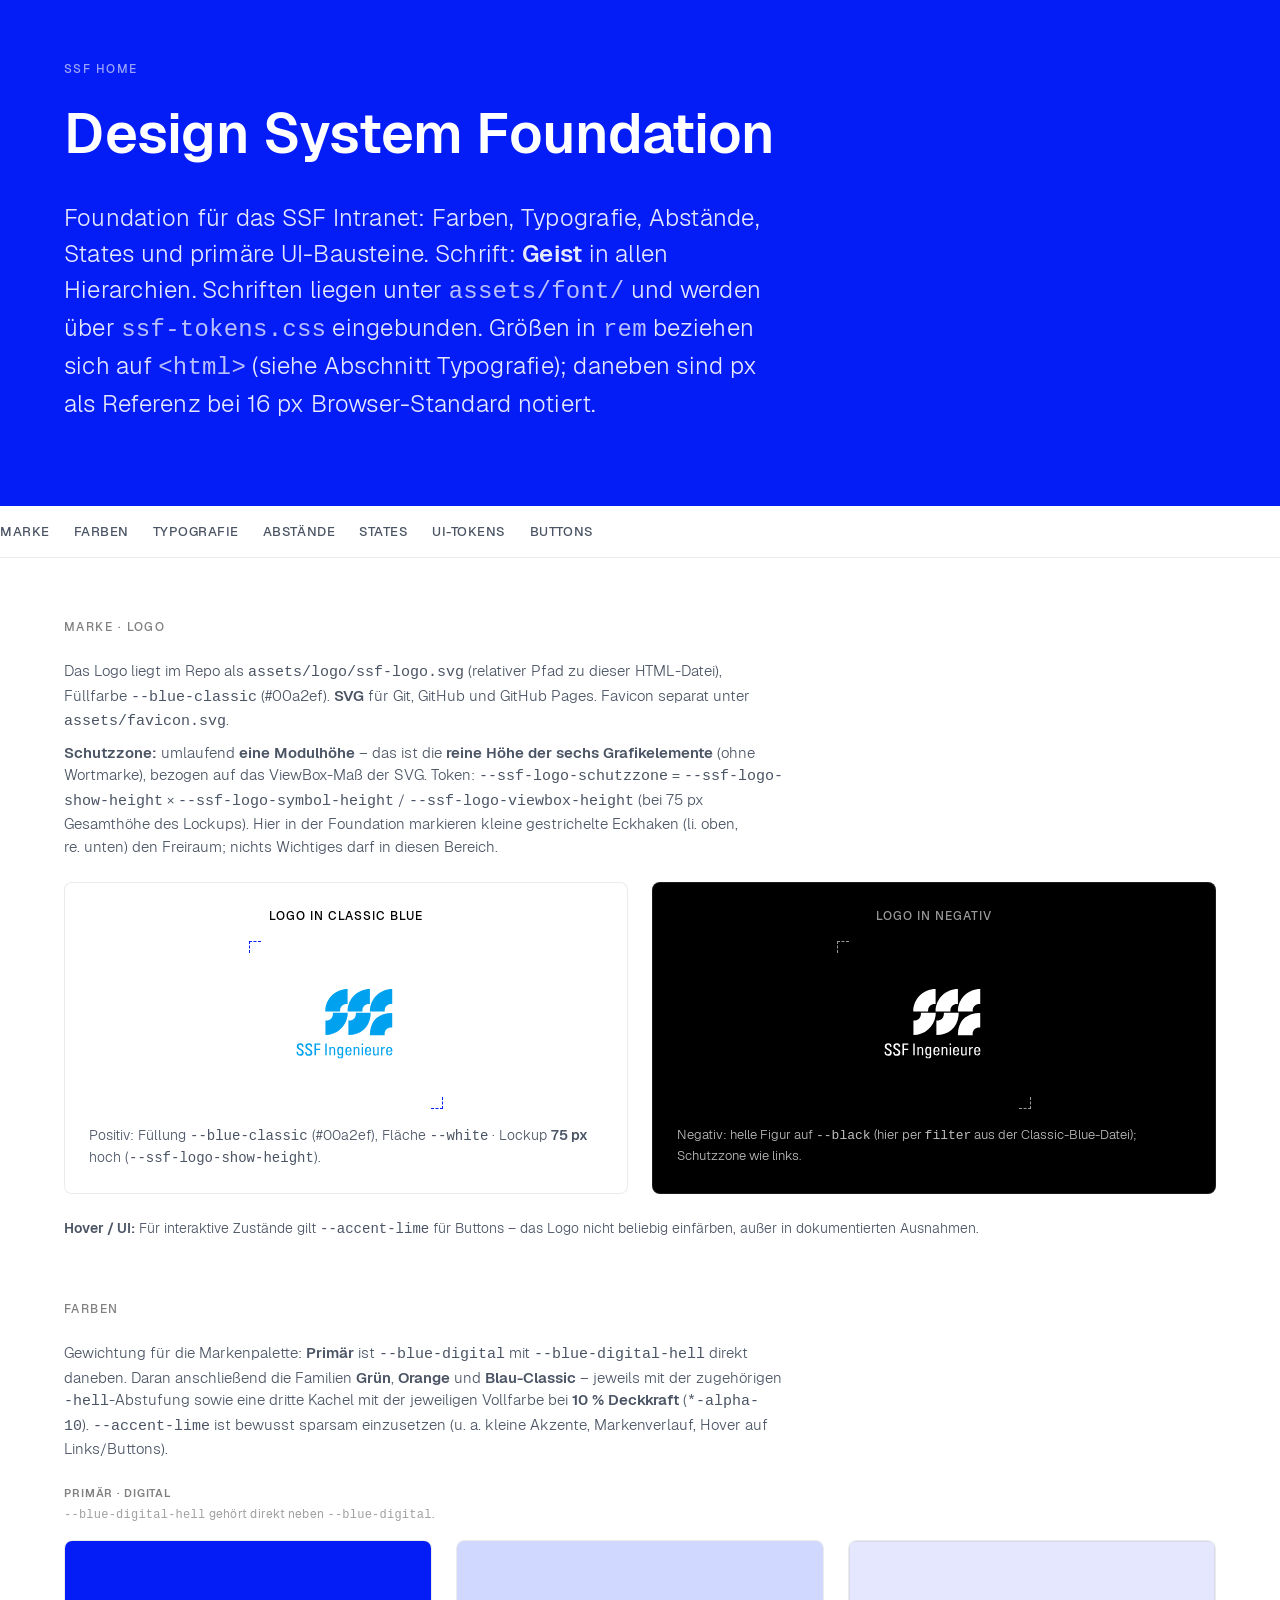
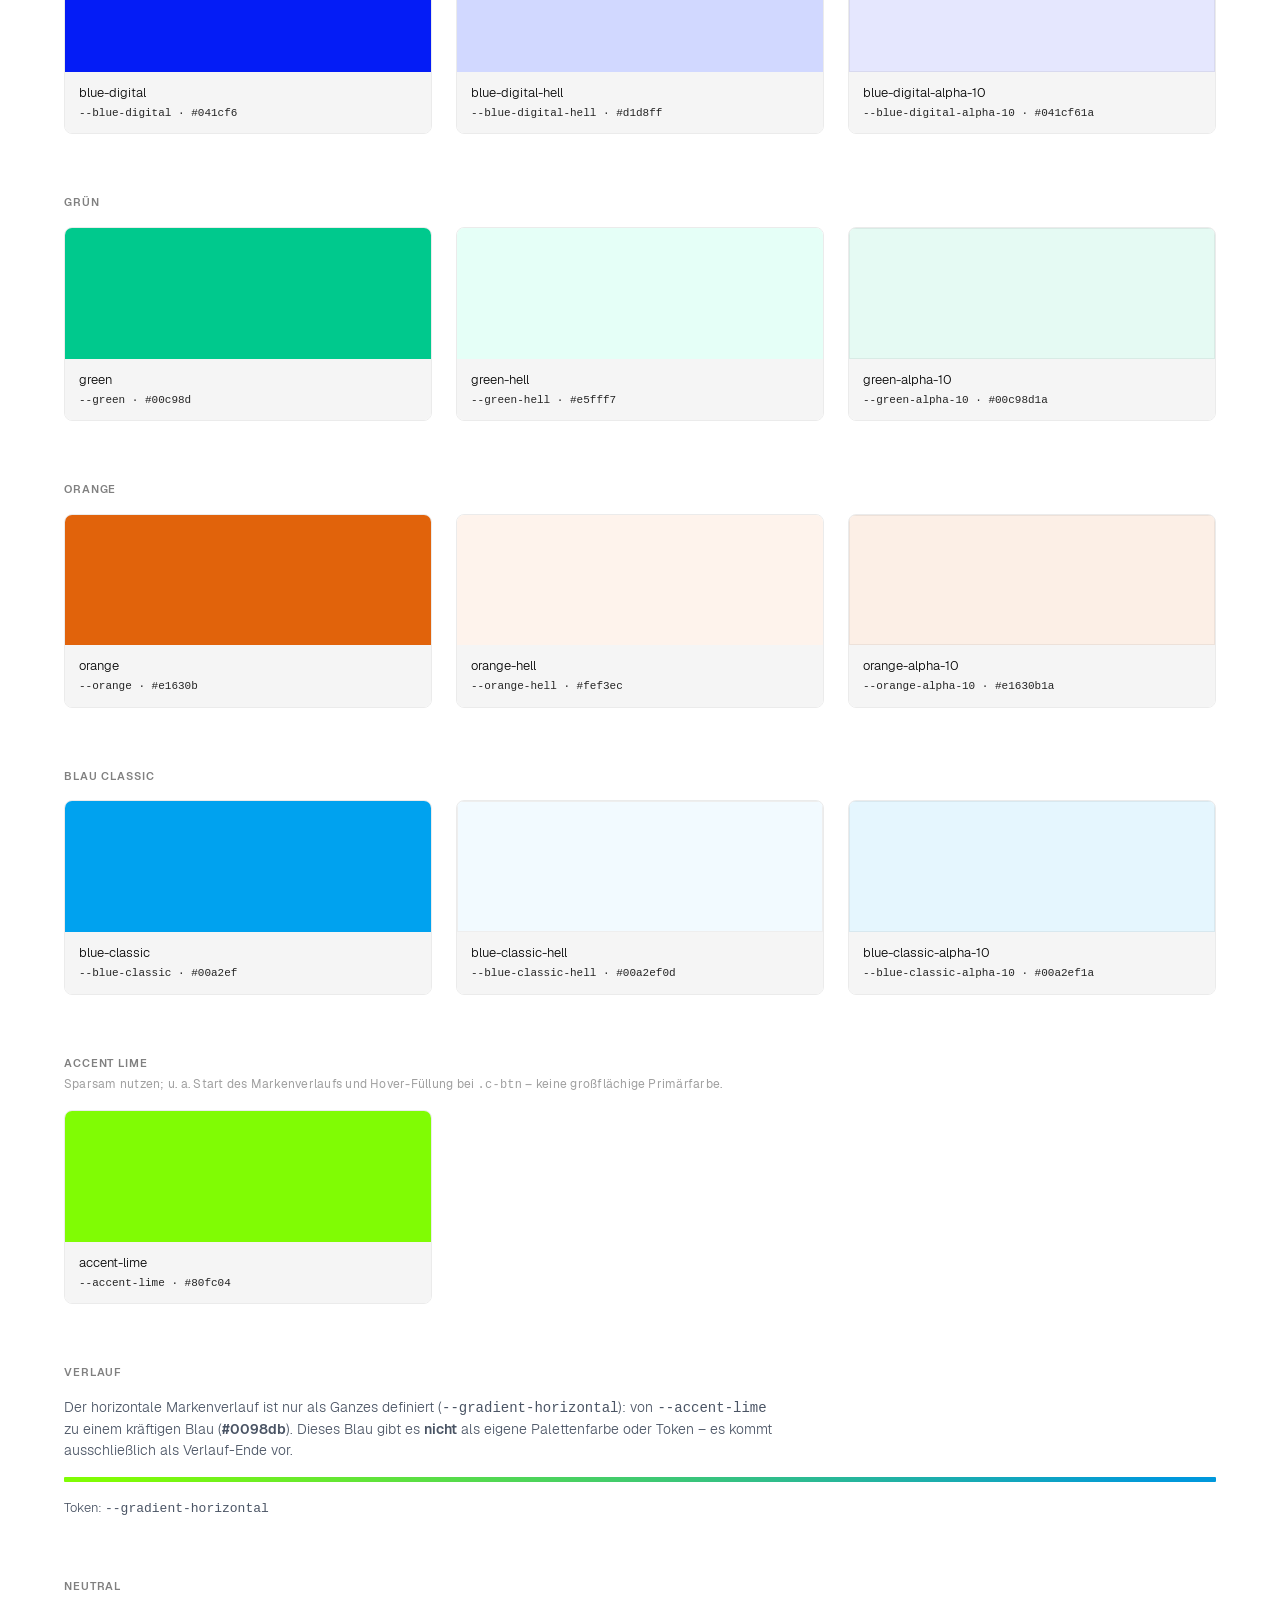
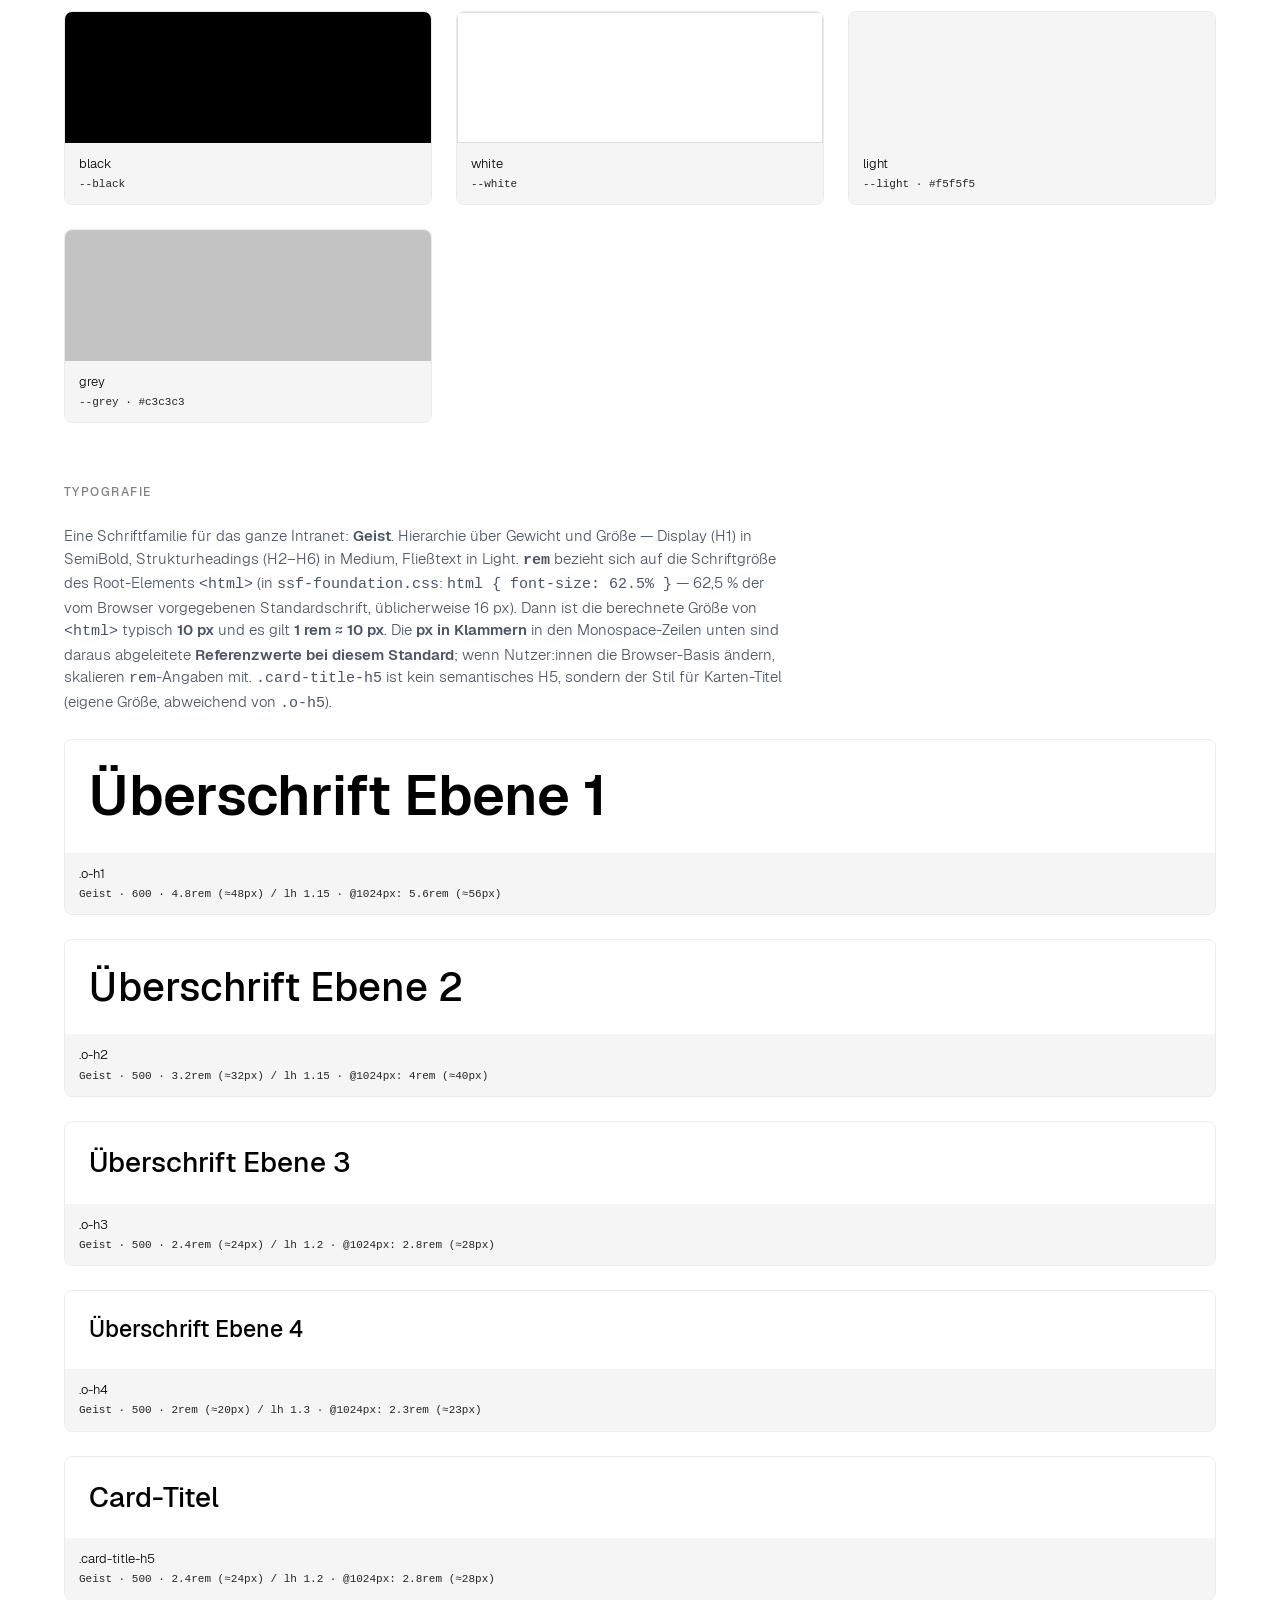
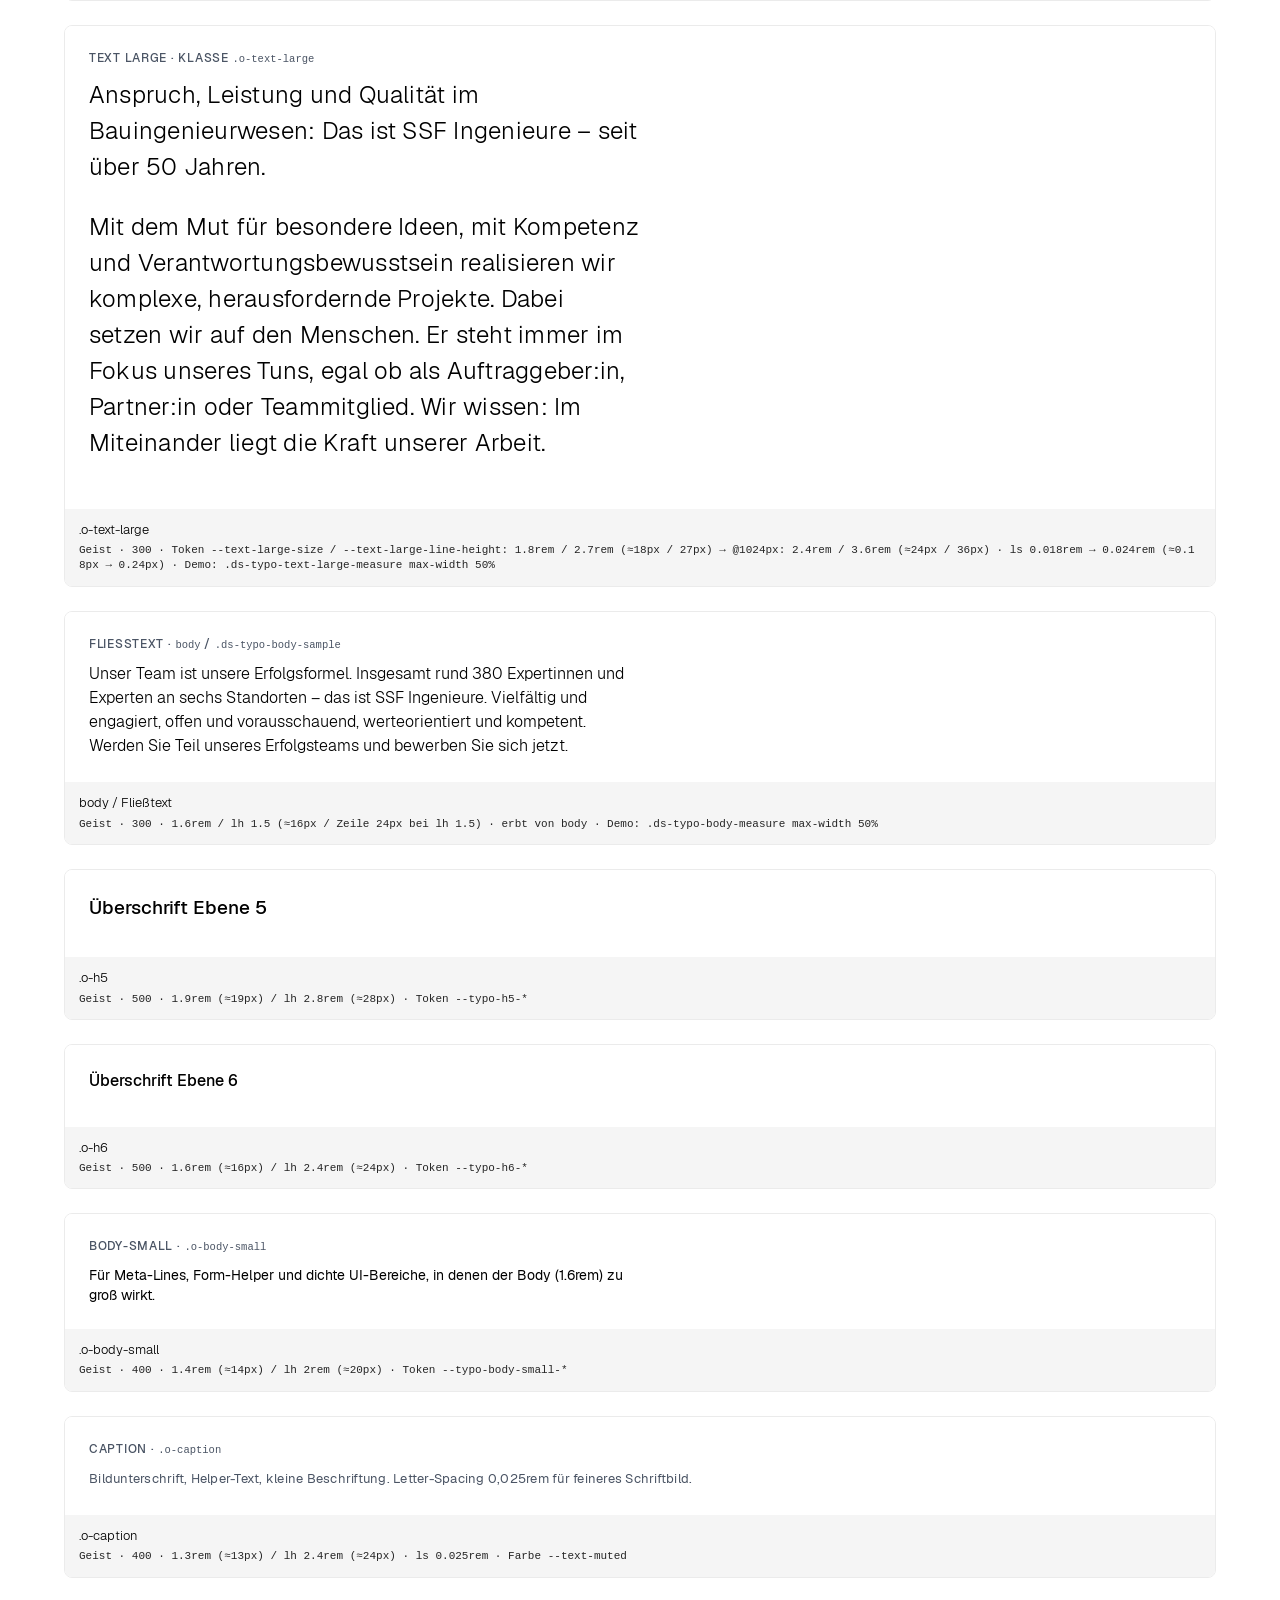
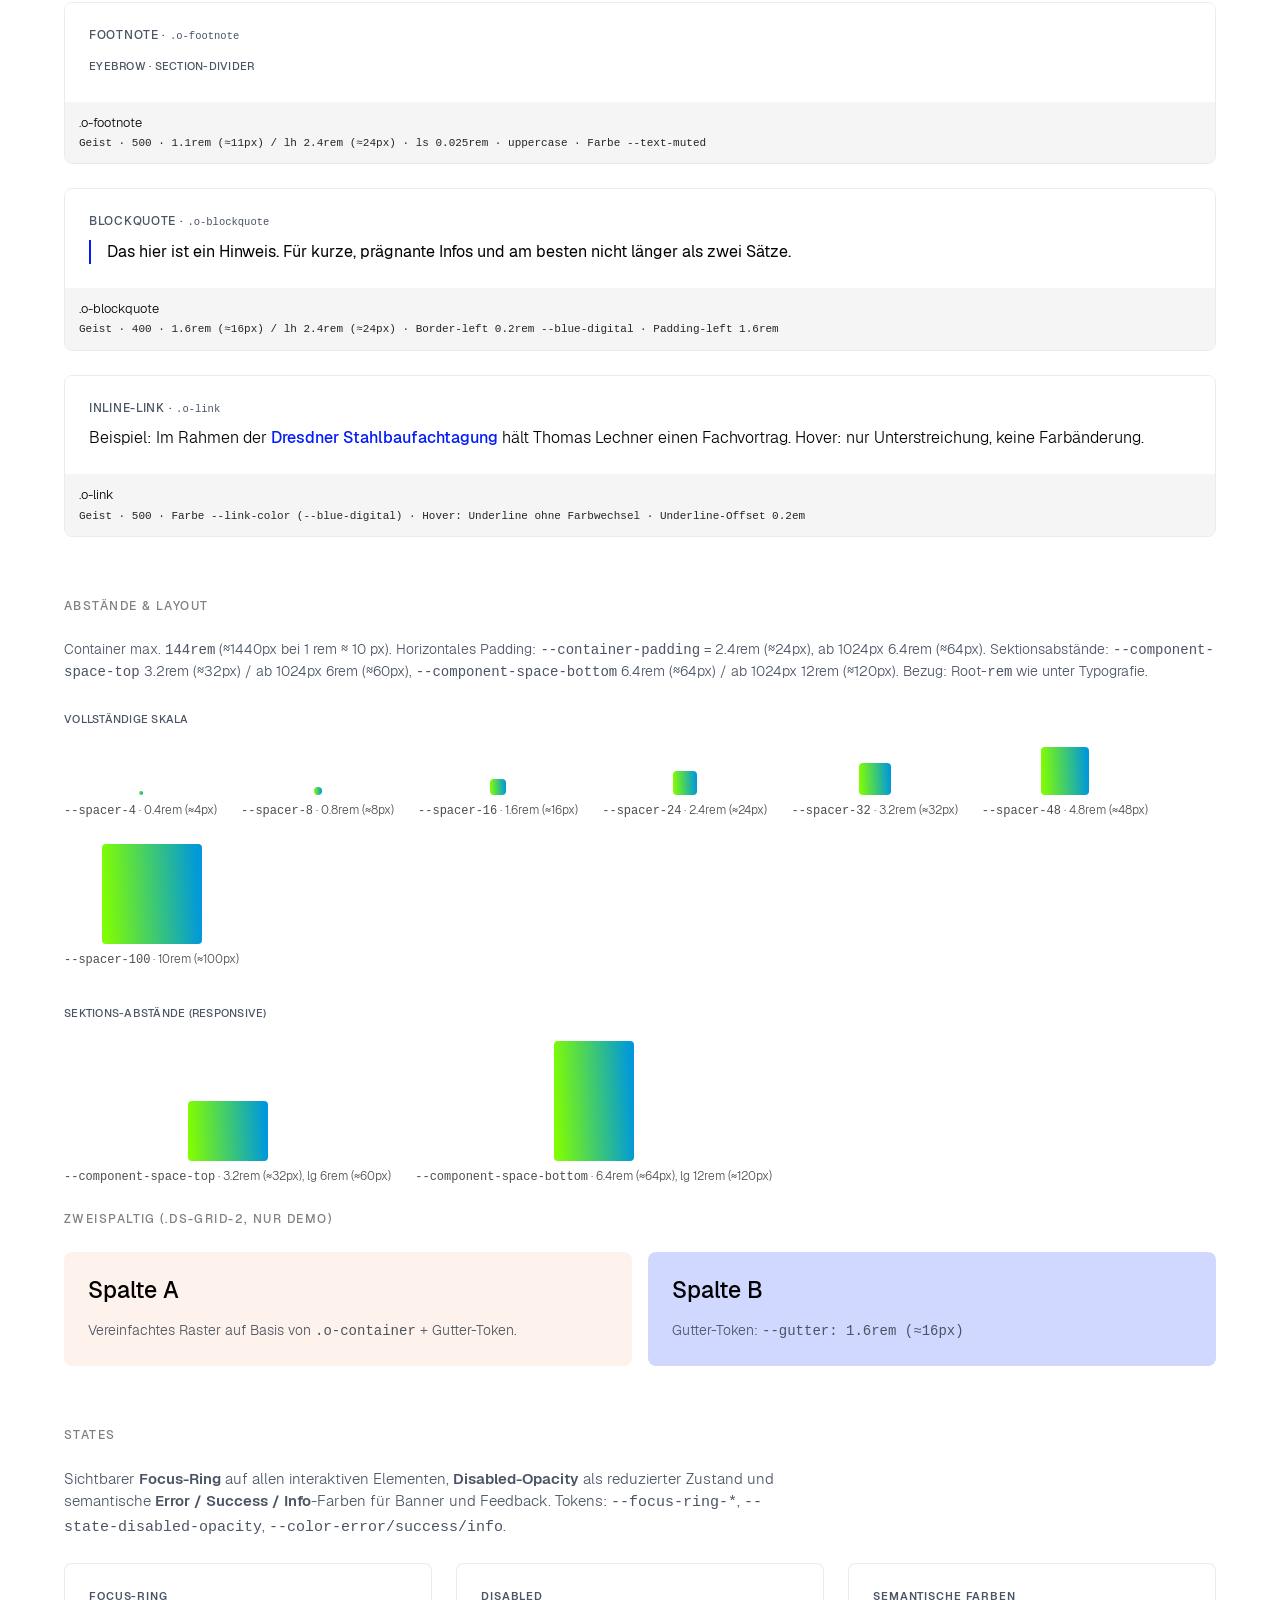
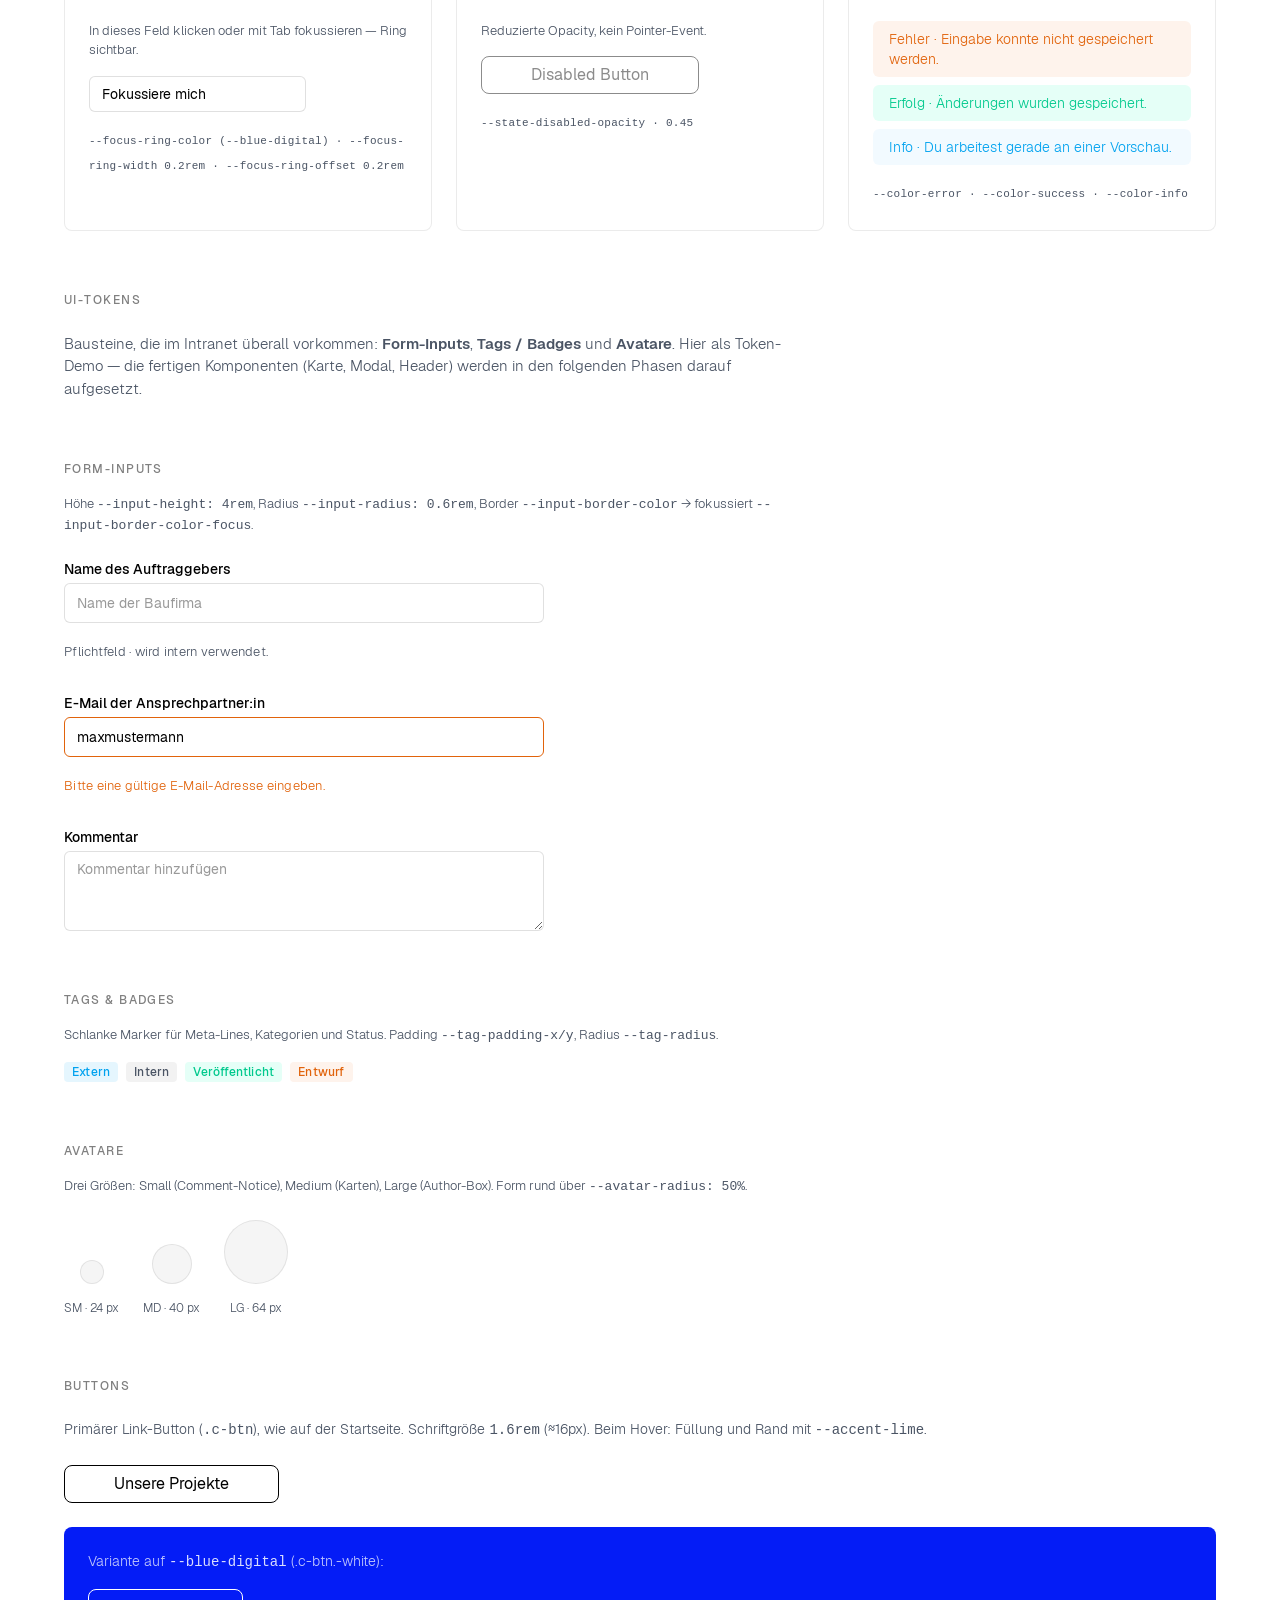
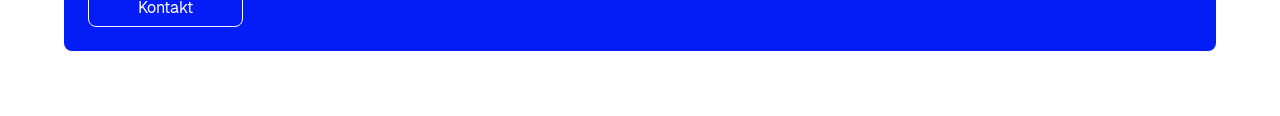
==== commit 3d2880ca: "Favicon trennen, Layout-Sektion entfernen, Doku straffen. Eigenes assets/favicon.svg, schmalere Farb" ====
--- a/design-system-foundation.html
+++ b/design-system-foundation.html
@@ -4,7 +4,7 @@
     <meta charset="utf-8" />
     <meta name="viewport" content="width=device-width, initial-scale=1" />
     <title>SSF Home · Design System Foundation</title>
-    <link rel="icon" href="assets/logo/ssf-logo.svg" type="image/svg+xml" />
+    <link rel="icon" href="assets/favicon.svg" type="image/svg+xml" />
     <link rel="stylesheet" href="ssf-tokens.css" />
     <link rel="stylesheet" href="ssf-foundation.css" />
   </head>
@@ -36,7 +36,6 @@
         <a class="ds-onpage-nav__link" href="#sec-states">States</a>
         <a class="ds-onpage-nav__link" href="#sec-uitokens">UI-Tokens</a>
         <a class="ds-onpage-nav__link" href="#sec-buttons">Buttons</a>
-        <a class="ds-onpage-nav__link" href="#sec-o-layout">Layout</a>
       </div>
     </nav>
 
@@ -47,7 +46,7 @@
           Das Logo liegt im Repo als
           <code>assets/logo/ssf-logo.svg</code> (relativer Pfad zu dieser HTML-Datei), Füllfarbe
           <code>--blue-classic</code> (#00a2ef). <strong>SVG</strong> für Git, GitHub und GitHub
-          Pages; Favicon der Seite nutzt dieselbe Datei.
+          Pages. Favicon separat unter <code>assets/favicon.svg</code>.
         </p>
         <p class="ds-color-intro" style="margin-top: calc(var(--spacer-16) * -1)">
           <strong>Schutzzone:</strong> umlaufend <strong>eine Modulhöhe</strong> – das ist die
@@ -552,8 +551,7 @@
             <div style="background: var(--orange-hell); border-radius: 0.8rem; padding: var(--spacer-24)">
               <h3 class="o-h4">Spalte A</h3>
               <p class="ds-muted" style="margin: 0">
-                Nutzung von <code>.o-container</code> + <code>.o-row</code> + <code>.o-col</code> auf
-                der Website; hier vereinfachtes Raster.
+                Vereinfachtes Raster auf Basis von <code>.o-container</code> + Gutter-Token.
               </p>
             </div>
             <div style="background: var(--blue-digital-hell); border-radius: 0.8rem; padding: var(--spacer-24)">
@@ -751,37 +749,6 @@
         </div>
       </section>
 
-      <section class="ds-section o-container" aria-labelledby="sec-o-layout">
-        <h2 id="sec-o-layout" class="ds-section-title">Object-Layout (.o-row / .o-col)</h2>
-        <p class="ds-muted">
-          Zeile und Spalten entsprechen dem Theme; die Seitenbreite kommt vom umgebenden
-          <code>.o-container</code> (wie alle Sektionen hier).
-        </p>
-        <div
-          style="
-            background: var(--light);
-            border-radius: 0.8rem;
-            margin-top: var(--spacer-24);
-            padding: var(--spacer-24);
-          "
-        >
-          <div class="o-row">
-            <div class="o-col">
-              <div style="background: var(--white); padding: var(--spacer-24); border-radius: 0.6rem">
-                <h4 class="o-h4">.o-col</h4>
-                <p class="ds-muted" style="margin: 0">Flex-Spalte wächst anteilig.</p>
-              </div>
-            </div>
-            <div class="o-col">
-              <div style="background: var(--white); padding: var(--spacer-24); border-radius: 0.6rem">
-                <h4 class="o-h4">.o-col</h4>
-                <p class="ds-muted" style="margin: 0">Zweite Spalte in <code>.o-row</code>.</p>
-              </div>
-            </div>
-          </div>
-        </div>
-      </section>
-
     </main>
   </body>
 </html>
